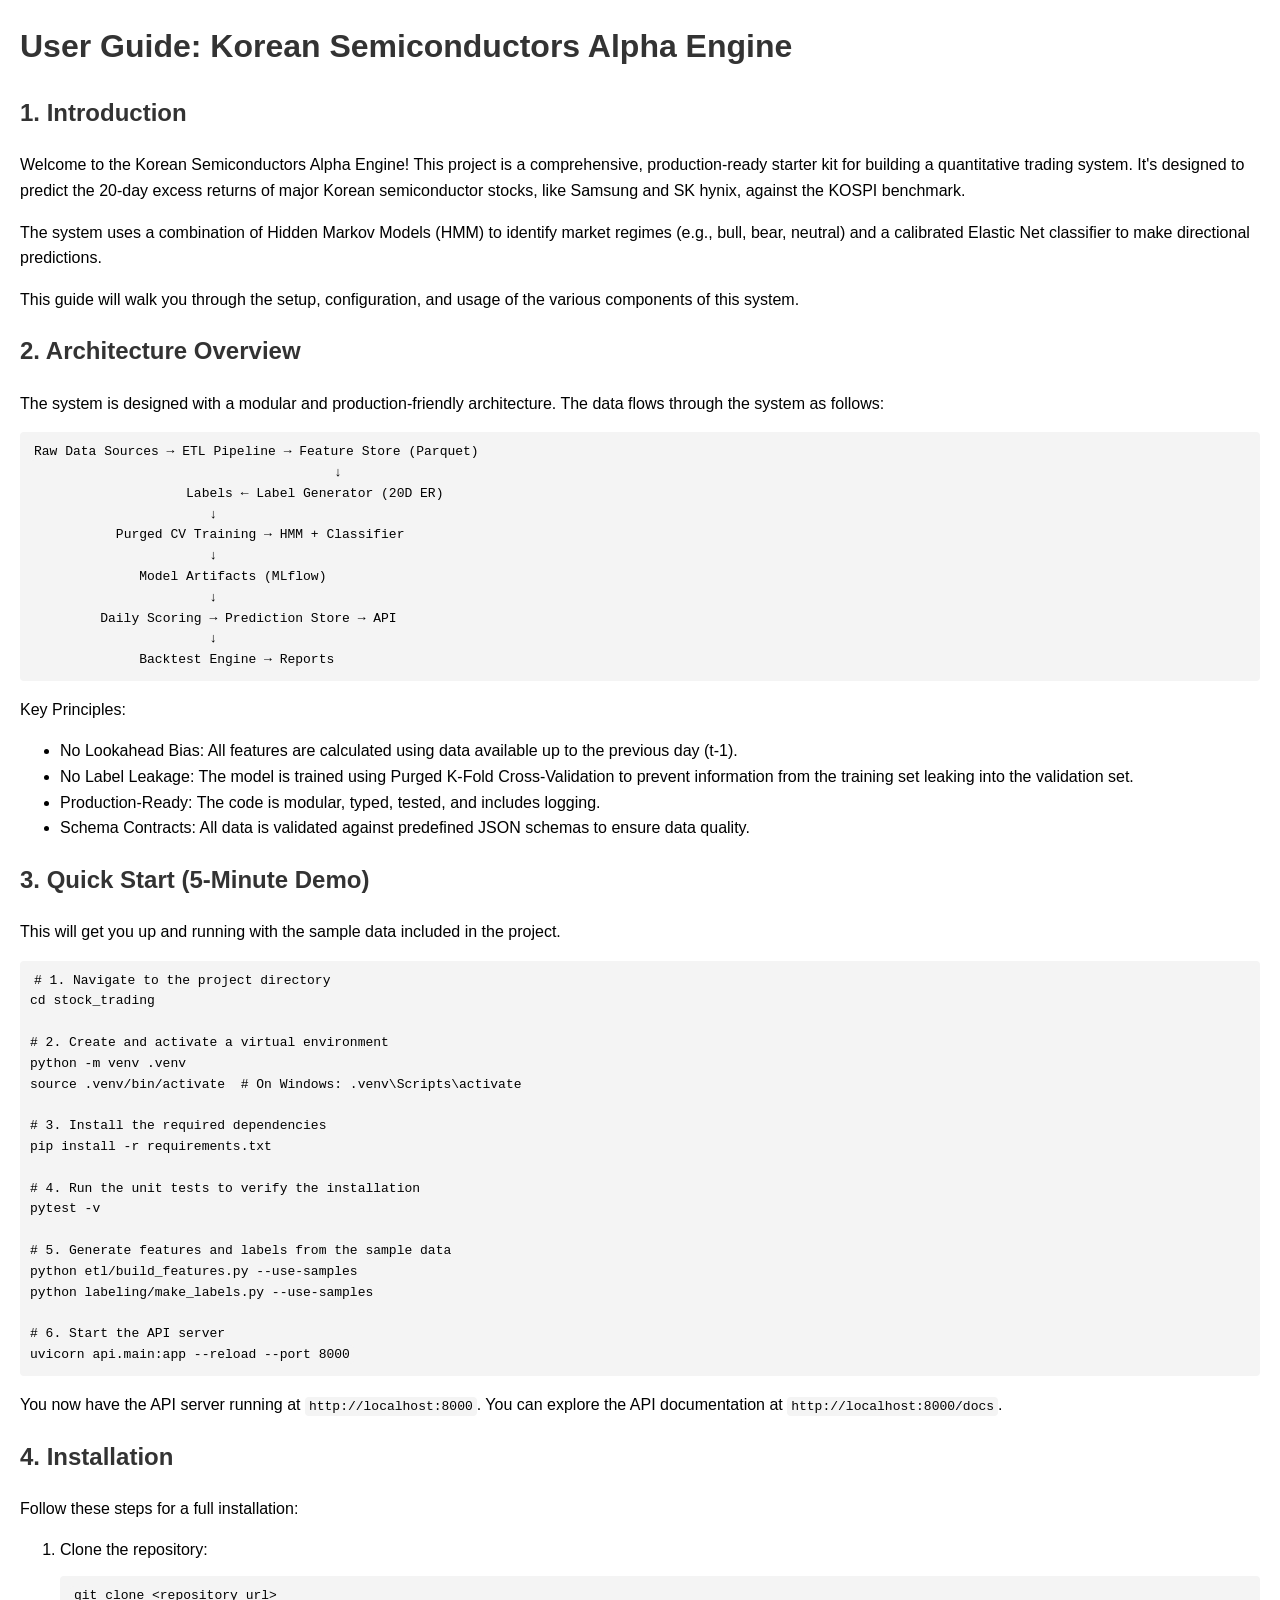
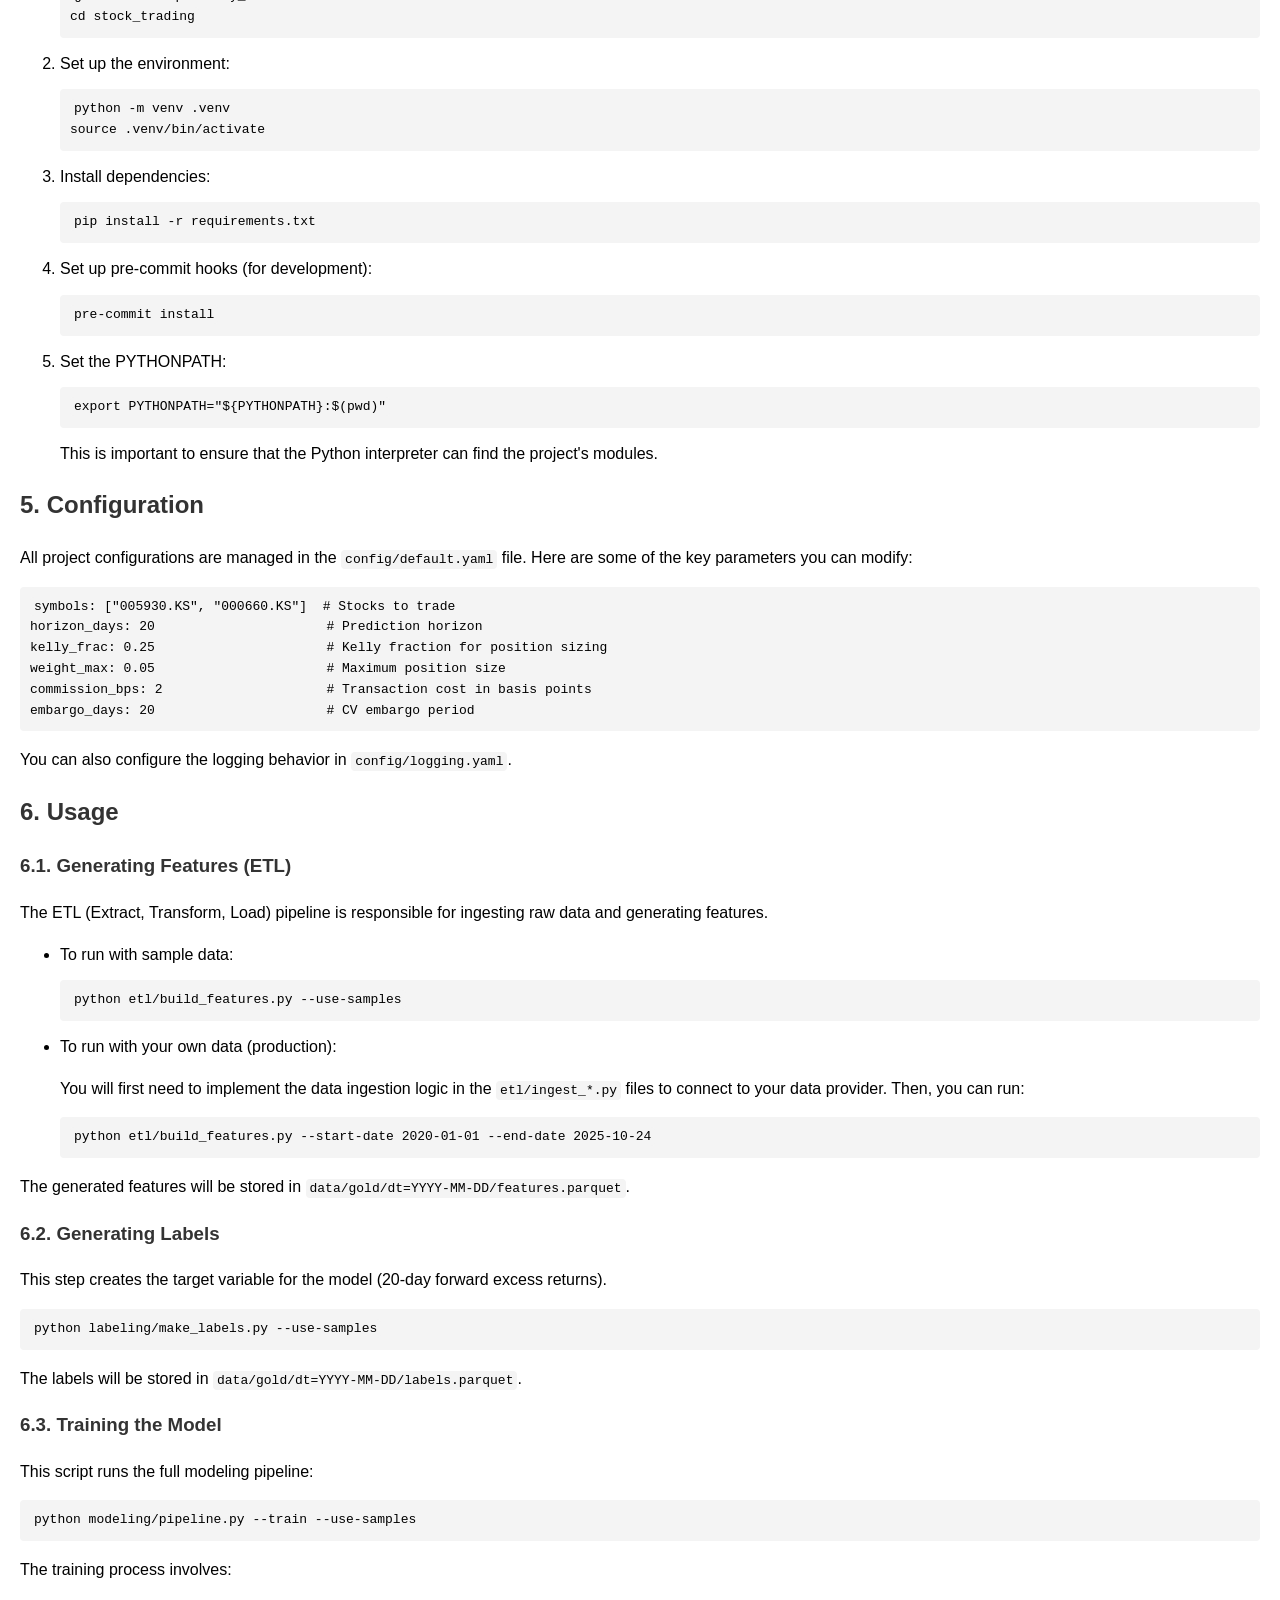
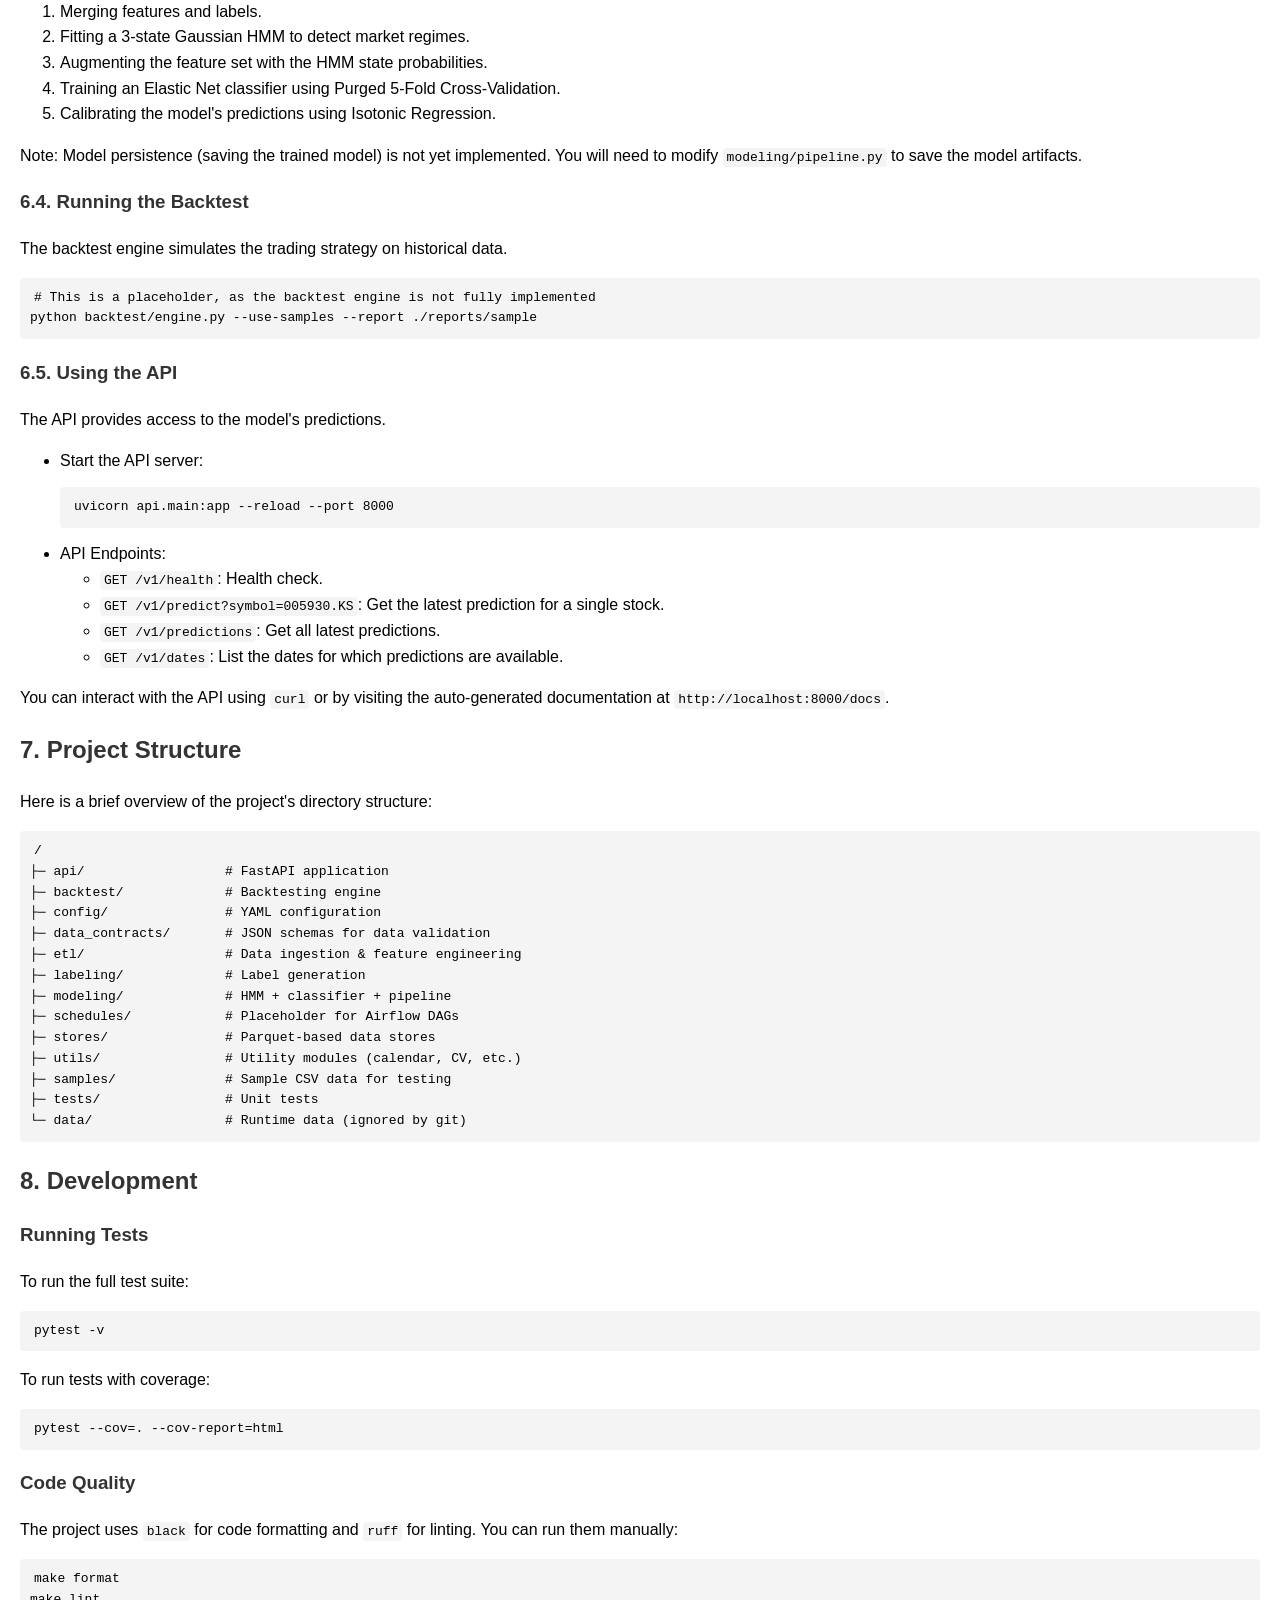
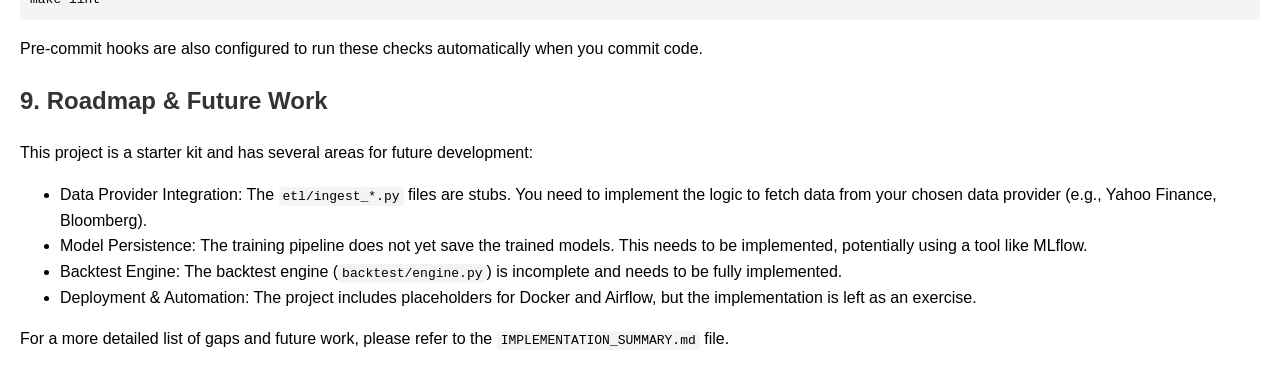
==== index.html @ 408a4be5 "Add project landing page (index.html) - Web-based documentation/landing page - 212 lines of HTML con" ====
<!DOCTYPE html>
<html lang="en">
<head>
    <meta charset="UTF-8">
    <meta name="viewport" content="width=device-width, initial-scale=1.0">
    <title>User Guide: Korean Semiconductors Alpha Engine</title>
    <style>
        body {
            font-family: sans-serif;
            line-height: 1.6;
            margin: 20px;
        }
        h1, h2, h3 {
            color: #333;
        }
        code {
            background-color: #f4f4f4;
            padding: 2px 4px;
            border-radius: 4px;
        }
        pre {
            background-color: #f4f4f4;
            padding: 10px;
            border-radius: 4px;
            white-space: pre-wrap;
        }
    </style>
</head>
<body>

    <h1>User Guide: Korean Semiconductors Alpha Engine</h1>

    <h2>1. Introduction</h2>
    <p>Welcome to the Korean Semiconductors Alpha Engine! This project is a comprehensive, production-ready starter kit for building a quantitative trading system. It's designed to predict the 20-day excess returns of major Korean semiconductor stocks, like Samsung and SK hynix, against the KOSPI benchmark.</p>
    <p>The system uses a combination of Hidden Markov Models (HMM) to identify market regimes (e.g., bull, bear, neutral) and a calibrated Elastic Net classifier to make directional predictions.</p>
    <p>This guide will walk you through the setup, configuration, and usage of the various components of this system.</p>

    <h2>2. Architecture Overview</h2>
    <p>The system is designed with a modular and production-friendly architecture. The data flows through the system as follows:</p>
    <pre><code>Raw Data Sources → ETL Pipeline → Feature Store (Parquet)
                                       ↓
                    Labels ← Label Generator (20D ER)
                       ↓
           Purged CV Training → HMM + Classifier
                       ↓
              Model Artifacts (MLflow)
                       ↓
         Daily Scoring → Prediction Store → API
                       ↓
              Backtest Engine → Reports</code></pre>
    <p>Key Principles:</p>
    <ul>
        <li>No Lookahead Bias: All features are calculated using data available up to the previous day (t-1).</li>
        <li>No Label Leakage: The model is trained using Purged K-Fold Cross-Validation to prevent information from the training set leaking into the validation set.</li>
        <li>Production-Ready: The code is modular, typed, tested, and includes logging.</li>
        <li>Schema Contracts: All data is validated against predefined JSON schemas to ensure data quality.</li>
    </ul>

    <h2>3. Quick Start (5-Minute Demo)</h2>
    <p>This will get you up and running with the sample data included in the project.</p>
    <pre><code># 1. Navigate to the project directory
cd stock_trading

# 2. Create and activate a virtual environment
python -m venv .venv
source .venv/bin/activate  # On Windows: .venv\Scripts\activate

# 3. Install the required dependencies
pip install -r requirements.txt

# 4. Run the unit tests to verify the installation
pytest -v

# 5. Generate features and labels from the sample data
python etl/build_features.py --use-samples
python labeling/make_labels.py --use-samples

# 6. Start the API server
uvicorn api.main:app --reload --port 8000</code></pre>
    <p>You now have the API server running at <code>http://localhost:8000</code>. You can explore the API documentation at <code>http://localhost:8000/docs</code>.</p>

    <h2>4. Installation</h2>
    <p>Follow these steps for a full installation:</p>
    <ol>
        <li>Clone the repository:
            <pre><code>git clone &lt;repository_url&gt;
cd stock_trading</code></pre>
        </li>
        <li>Set up the environment:
            <pre><code>python -m venv .venv
source .venv/bin/activate</code></pre>
        </li>
        <li>Install dependencies:
            <pre><code>pip install -r requirements.txt</code></pre>
        </li>
        <li>Set up pre-commit hooks (for development):
            <pre><code>pre-commit install</code></pre>
        </li>
        <li>Set the PYTHONPATH:
            <pre><code>export PYTHONPATH="${PYTHONPATH}:$(pwd)"</code></pre>
            This is important to ensure that the Python interpreter can find the project's modules.
        </li>
    </ol>

    <h2>5. Configuration</h2>
    <p>All project configurations are managed in the <code>config/default.yaml</code> file. Here are some of the key parameters you can modify:</p>
    <pre><code>symbols: ["005930.KS", "000660.KS"]  # Stocks to trade
horizon_days: 20                      # Prediction horizon
kelly_frac: 0.25                      # Kelly fraction for position sizing
weight_max: 0.05                      # Maximum position size
commission_bps: 2                     # Transaction cost in basis points
embargo_days: 20                      # CV embargo period</code></pre>
    <p>You can also configure the logging behavior in <code>config/logging.yaml</code>.</p>

    <h2>6. Usage</h2>

    <h3>6.1. Generating Features (ETL)</h3>
    <p>The ETL (Extract, Transform, Load) pipeline is responsible for ingesting raw data and generating features.</p>
    <ul>
        <li>To run with sample data:
            <pre><code>python etl/build_features.py --use-samples</code></pre>
        </li>
        <li>To run with your own data (production):
            <p>You will first need to implement the data ingestion logic in the <code>etl/ingest_*.py</code> files to connect to your data provider. Then, you can run:</p>
            <pre><code>python etl/build_features.py --start-date 2020-01-01 --end-date 2025-10-24</code></pre>
        </li>
    </ul>
    <p>The generated features will be stored in <code>data/gold/dt=YYYY-MM-DD/features.parquet</code>.</p>

    <h3>6.2. Generating Labels</h3>
    <p>This step creates the target variable for the model (20-day forward excess returns).</p>
    <pre><code>python labeling/make_labels.py --use-samples</code></pre>
    <p>The labels will be stored in <code>data/gold/dt=YYYY-MM-DD/labels.parquet</code>.</p>

    <h3>6.3. Training the Model</h3>
    <p>This script runs the full modeling pipeline:</p>
    <pre><code>python modeling/pipeline.py --train --use-samples</code></pre>
    <p>The training process involves:</p>
    <ol>
        <li>Merging features and labels.</li>
        <li>Fitting a 3-state Gaussian HMM to detect market regimes.</li>
        <li>Augmenting the feature set with the HMM state probabilities.</li>
        <li>Training an Elastic Net classifier using Purged 5-Fold Cross-Validation.</li>
        <li>Calibrating the model's predictions using Isotonic Regression.</li>
    </ol>
    <p>Note: Model persistence (saving the trained model) is not yet implemented. You will need to modify <code>modeling/pipeline.py</code> to save the model artifacts.</p>

    <h3>6.4. Running the Backtest</h3>
    <p>The backtest engine simulates the trading strategy on historical data.</p>
    <pre><code># This is a placeholder, as the backtest engine is not fully implemented
python backtest/engine.py --use-samples --report ./reports/sample</code></pre>

    <h3>6.5. Using the API</h3>
    <p>The API provides access to the model's predictions.</p>
    <ul>
        <li>Start the API server:
            <pre><code>uvicorn api.main:app --reload --port 8000</code></pre>
        </li>
        <li>API Endpoints:
            <ul>
                <li><code>GET /v1/health</code>: Health check.</li>
                <li><code>GET /v1/predict?symbol=005930.KS</code>: Get the latest prediction for a single stock.</li>
                <li><code>GET /v1/predictions</code>: Get all latest predictions.</li>
                <li><code>GET /v1/dates</code>: List the dates for which predictions are available.</li>
            </ul>
        </li>
    </ul>
    <p>You can interact with the API using <code>curl</code> or by visiting the auto-generated documentation at <code>http://localhost:8000/docs</code>.</p>

    <h2>7. Project Structure</h2>
    <p>Here is a brief overview of the project's directory structure:</p>
    <pre><code>/
├─ api/                  # FastAPI application
├─ backtest/             # Backtesting engine
├─ config/               # YAML configuration
├─ data_contracts/       # JSON schemas for data validation
├─ etl/                  # Data ingestion & feature engineering
├─ labeling/             # Label generation
├─ modeling/             # HMM + classifier + pipeline
├─ schedules/            # Placeholder for Airflow DAGs
├─ stores/               # Parquet-based data stores
├─ utils/                # Utility modules (calendar, CV, etc.)
├─ samples/              # Sample CSV data for testing
├─ tests/                # Unit tests
└─ data/                 # Runtime data (ignored by git)</code></pre>

    <h2>8. Development</h2>

    <h3>Running Tests</h3>
    <p>To run the full test suite:</p>
    <pre><code>pytest -v</code></pre>
    <p>To run tests with coverage:</p>
    <pre><code>pytest --cov=. --cov-report=html</code></pre>

    <h3>Code Quality</h3>
    <p>The project uses <code>black</code> for code formatting and <code>ruff</code> for linting. You can run them manually:</p>
    <pre><code>make format
make lint</code></pre>
    <p>Pre-commit hooks are also configured to run these checks automatically when you commit code.</p>

    <h2>9. Roadmap & Future Work</h2>
    <p>This project is a starter kit and has several areas for future development:</p>
    <ul>
        <li>Data Provider Integration: The <code>etl/ingest_*.py</code> files are stubs. You need to implement the logic to fetch data from your chosen data provider (e.g., Yahoo Finance, Bloomberg).</li>
        <li>Model Persistence: The training pipeline does not yet save the trained models. This needs to be implemented, potentially using a tool like MLflow.</li>
        <li>Backtest Engine: The backtest engine (<code>backtest/engine.py</code>) is incomplete and needs to be fully implemented.</li>
        <li>Deployment & Automation: The project includes placeholders for Docker and Airflow, but the implementation is left as an exercise.</li>
    </ul>
    <p>For a more detailed list of gaps and future work, please refer to the <code>IMPLEMENTATION_SUMMARY.md</code> file.</p>

</body>
</html>
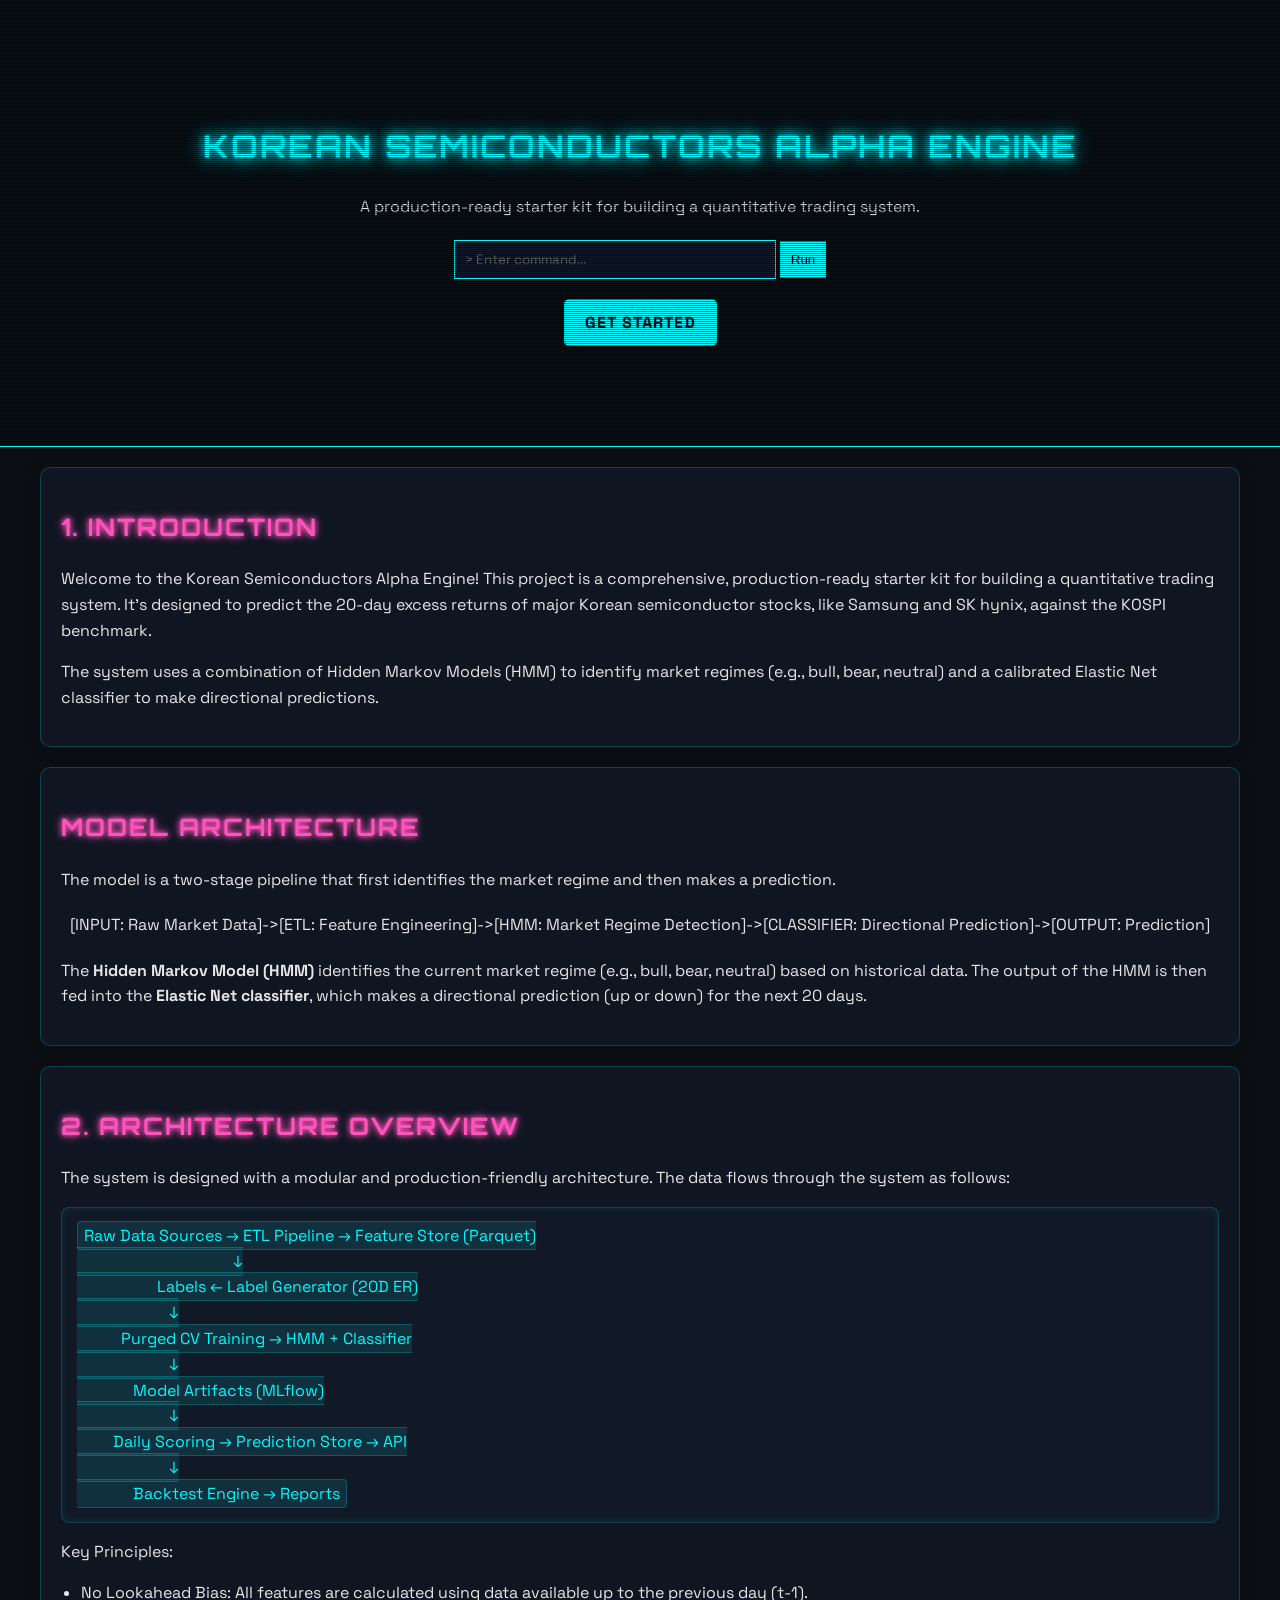
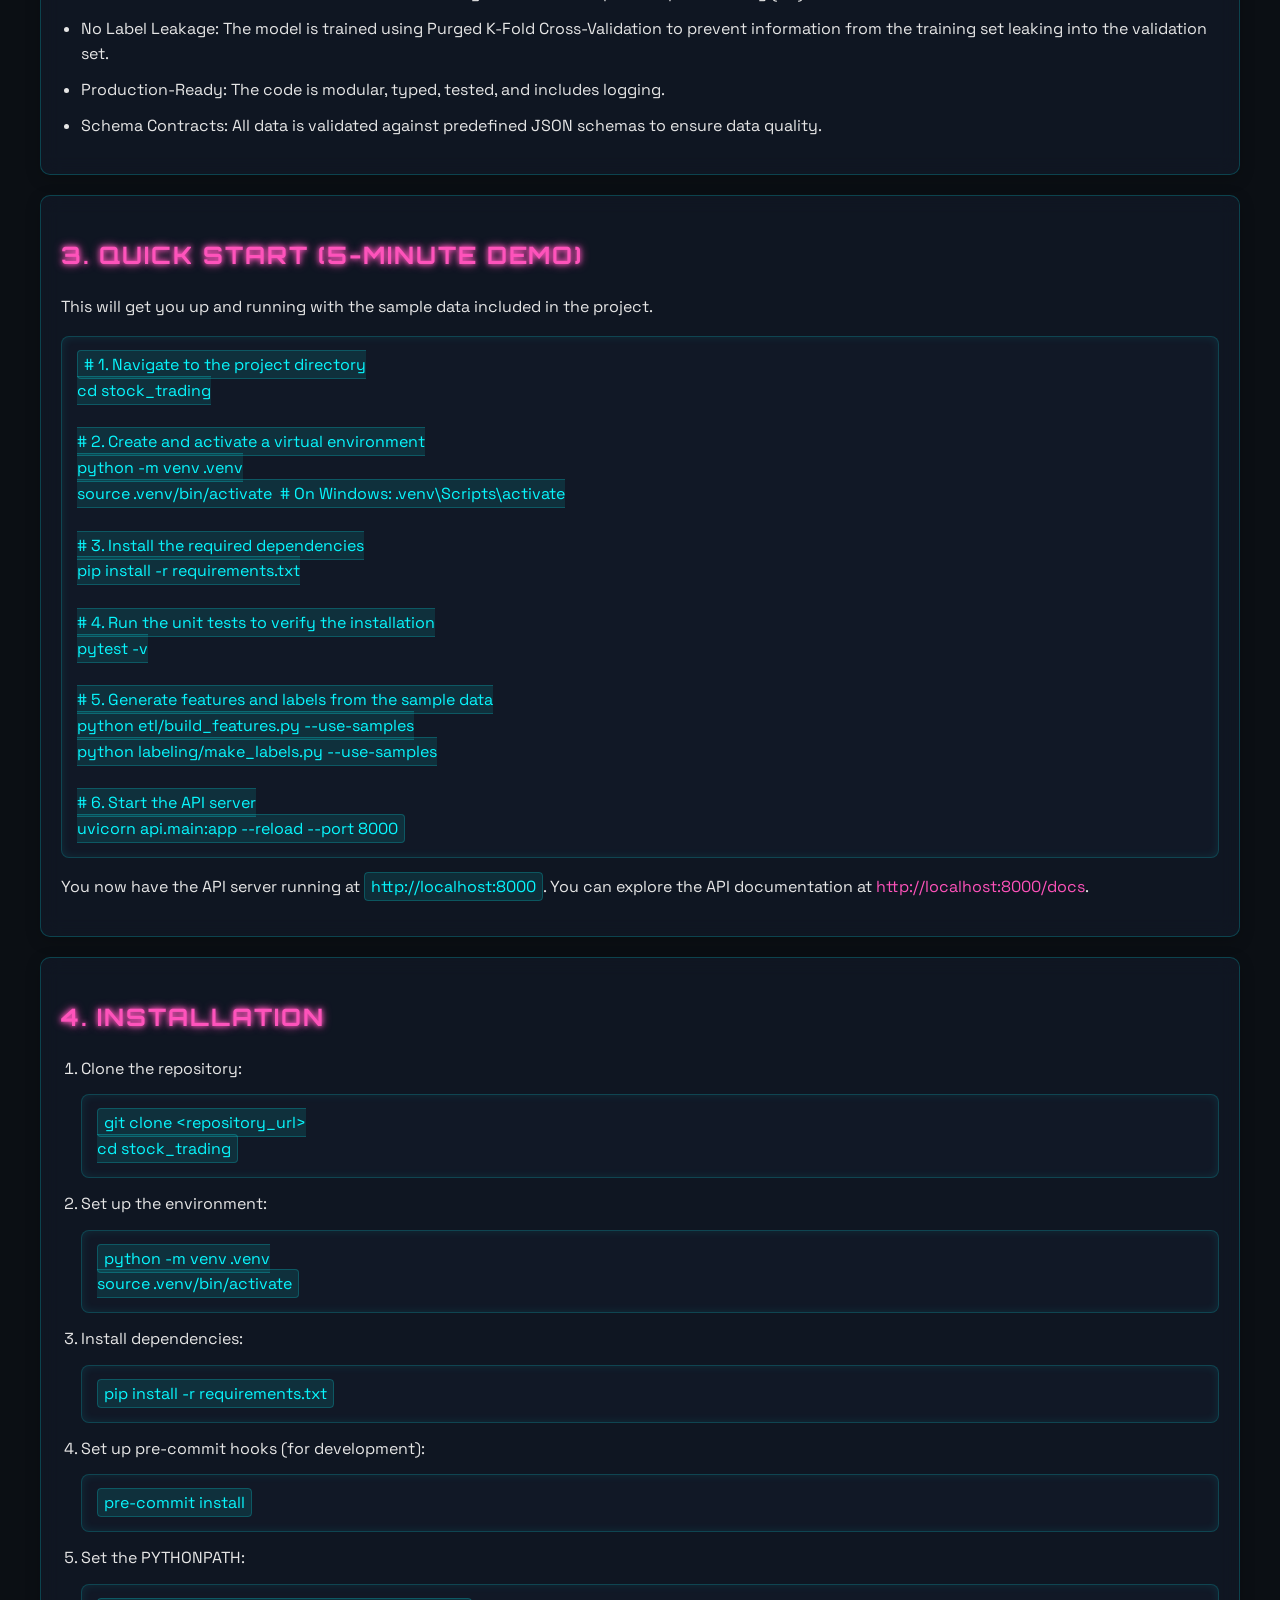
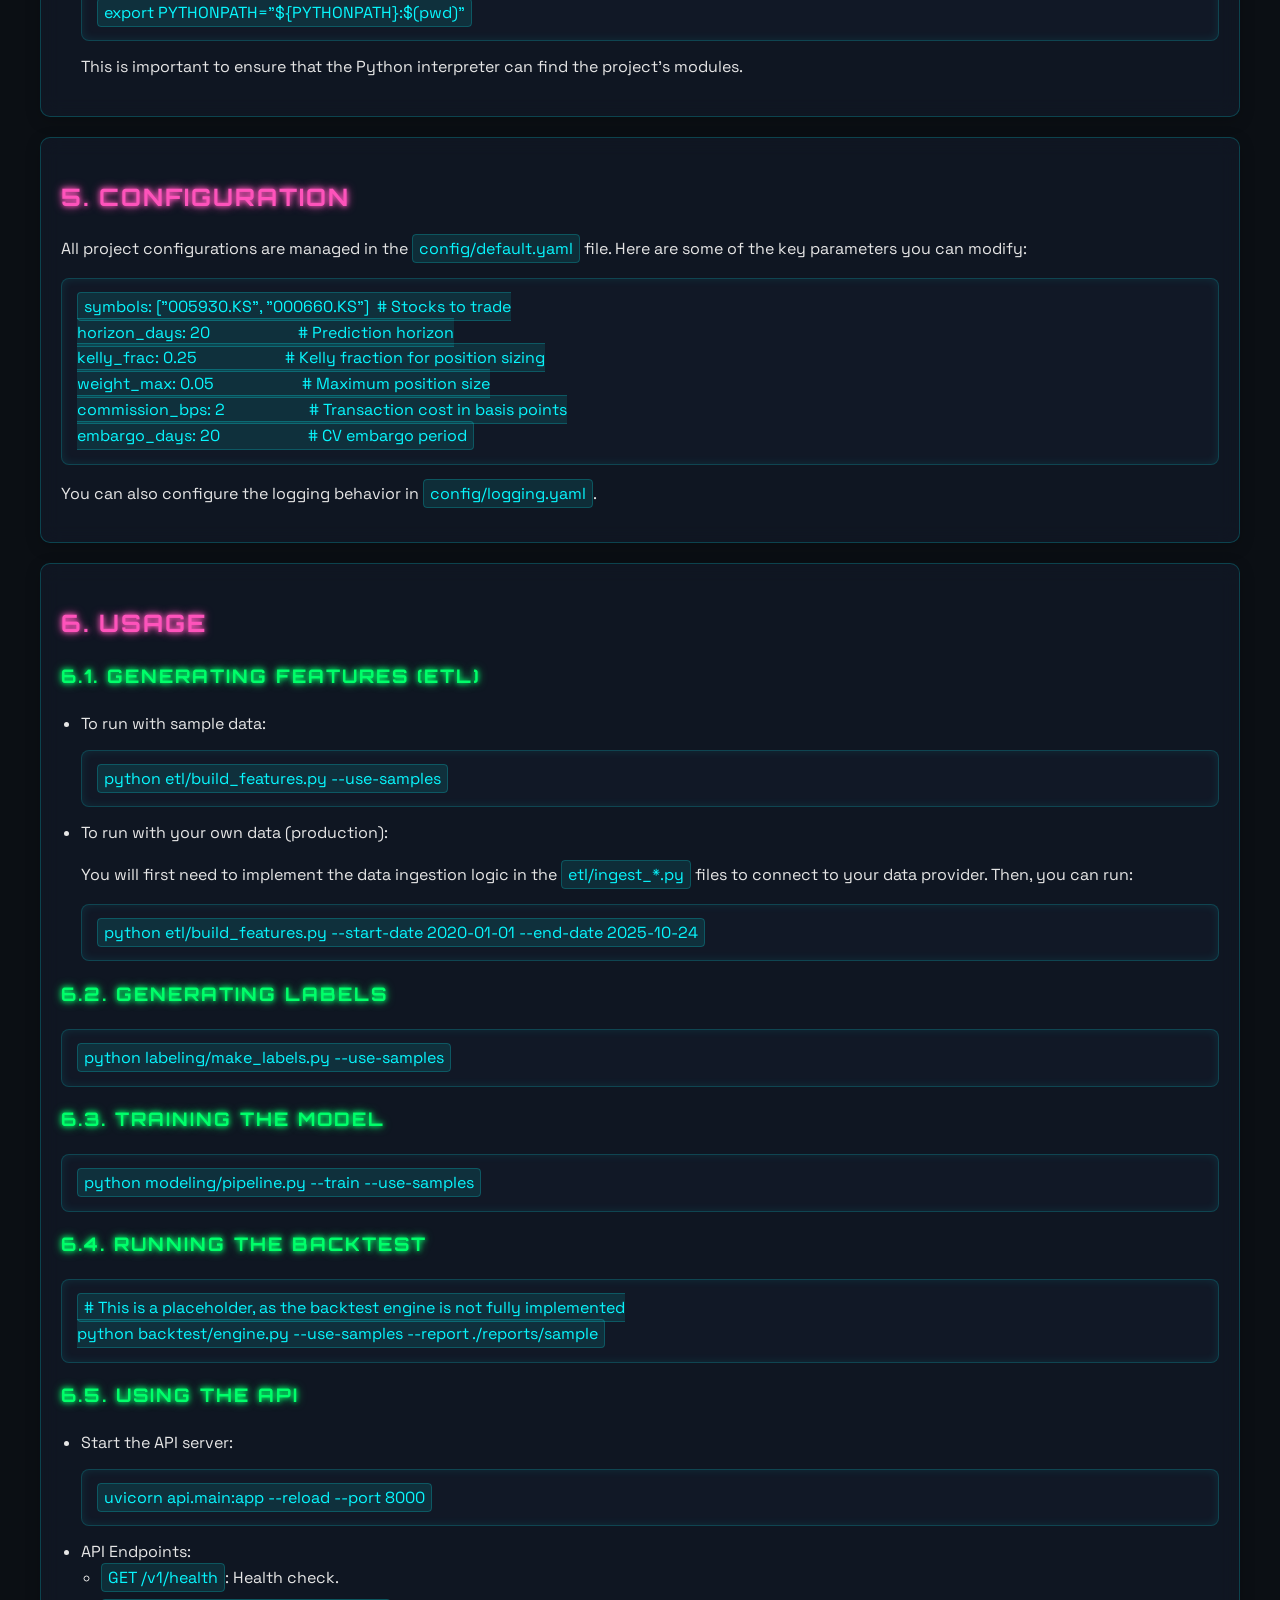
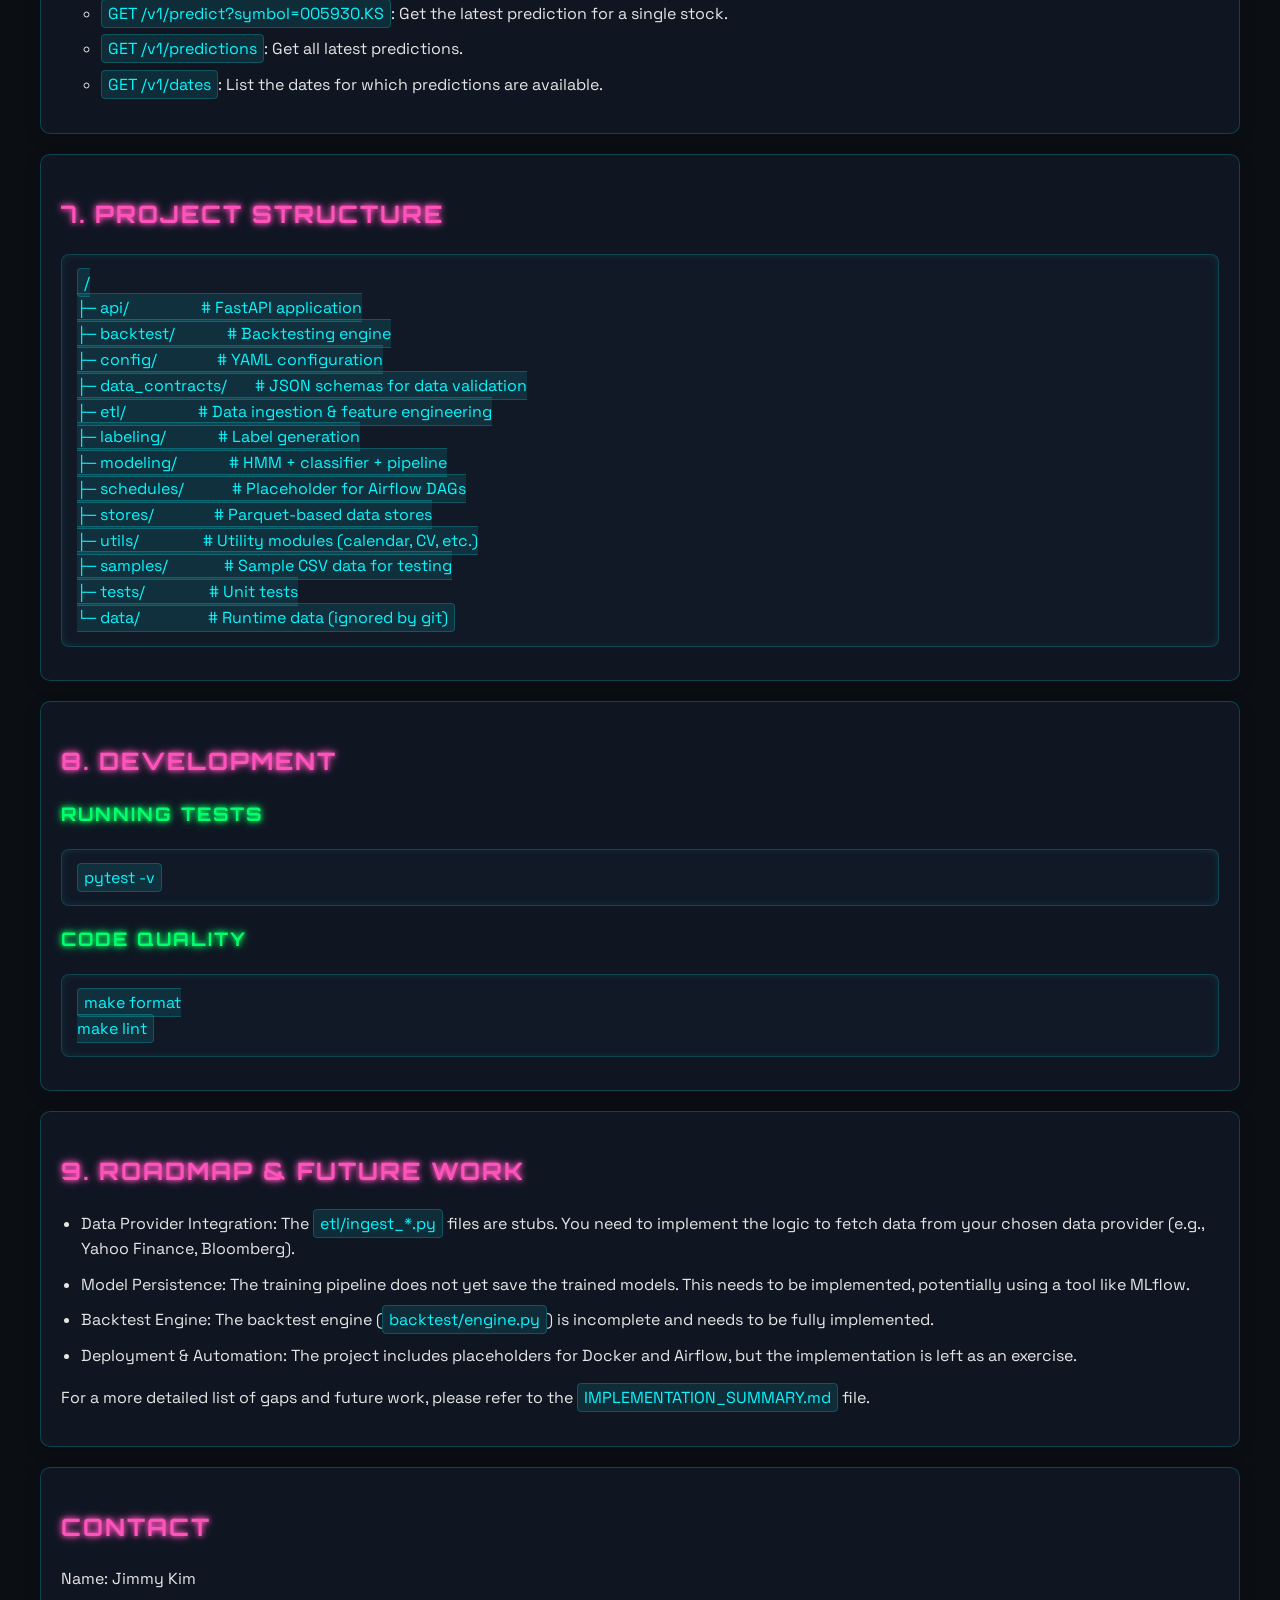
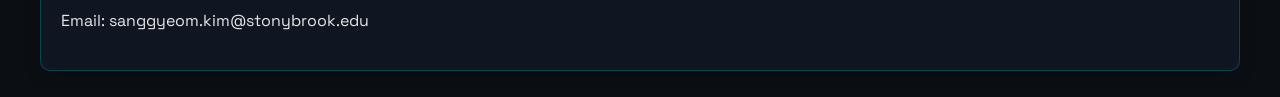
==== commit eddc2b6d: "design changed for index" ====
--- a/index.html
+++ b/index.html
@@ -4,40 +4,314 @@
     <meta charset="UTF-8">
     <meta name="viewport" content="width=device-width, initial-scale=1.0">
     <title>User Guide: Korean Semiconductors Alpha Engine</title>
+    <link rel="preconnect" href="https://fonts.googleapis.com">
+    <link rel="preconnect" href="https://fonts.gstatic.com" crossorigin>
+    <link href="https://fonts.googleapis.com/css2?family=Orbitron:wght@400;700&family=Space+Grotesk:wght@400;700&display=swap" rel="stylesheet">
     <style>
+        :root {
+            --base-color: #0B0F14;
+            --surface-color: #111826;
+            --accent-cyan: #08F7FE;
+            --accent-magenta: #FE53BB;
+            --accent-green: #00FF6A;
+            --text-color: #E6E6E6;
+        }
+
+        @keyframes glitch {
+            0% { transform: translate(0); }
+            20% { transform: translate(-3px, 3px); }
+            40% { transform: translate(-3px, -3px); }
+            60% { transform: translate(3px, 3px); }
+            80% { transform: translate(3px, -3px); }
+            100% { transform: translate(0); }
+        }
+
+        @keyframes scanline {
+            0% { background-position: 0 0; }
+            100% { background-position: 0 100%; }
+        }
+
+        @keyframes pulse {
+            0% { box-shadow: 0 0 20px rgba(8, 247, 254, 0.2); }
+            50% { box-shadow: 0 0 30px rgba(8, 247, 254, 0.5); }
+            100% { box-shadow: 0 0 20px rgba(8, 247, 254, 0.2); }
+        }
+
         body {
-            font-family: sans-serif;
+            background-color: var(--base-color);
+            color: var(--text-color);
+            font-family: 'Space Grotesk', sans-serif;
             line-height: 1.6;
-            margin: 20px;
-        }
-        h1, h2, h3 {
-            color: #333;
-        }
+            margin: 0;
+            padding: 0;
+            overflow-x: hidden;
+        }
+
+        .container {
+            max-width: 1200px;
+            margin: 0 auto;
+            padding: 20px;
+        }
+
+        .hero {
+            text-align: center;
+            padding: 100px 20px;
+            background: linear-gradient(rgba(11, 15, 20, 0.8), rgba(11, 15, 20, 0.8)), url('https://via.placeholder.com/1920x1080/0B0F14/000000?text=Rainy+Nocturnal+Megacity') no-repeat center center/cover;
+            border-bottom: 1px solid var(--accent-cyan);
+            position: relative;
+            overflow: hidden;
+        }
+
+        .hero::after {
+            content: '';
+            position: absolute;
+            top: 0;
+            left: 0;
+            width: 100%;
+            height: 100%;
+            background: repeating-linear-gradient(0deg, rgba(0, 0, 0, 0.5), rgba(0, 0, 0, 0.5) 1px, transparent 1px, transparent 2px);
+            animation: scanline 20s linear infinite;
+        }
+
+        h1 {
+            font-family: 'Orbitron', sans-serif;
+            color: var(--accent-cyan);
+            text-transform: uppercase;
+            letter-spacing: 2px;
+            text-shadow: 0 0 10px var(--accent-cyan), 0 0 20px var(--accent-cyan);
+            animation: glitch 1s cubic-bezier(0.25, 0.46, 0.45, 0.94) both infinite;
+        }
+
+        h2 {
+            font-family: 'Orbitron', sans-serif;
+            color: var(--accent-magenta);
+            text-transform: uppercase;
+            letter-spacing: 2px;
+            text-shadow: 0 0 5px var(--accent-magenta), 0 0 10px var(--accent-magenta);
+        }
+
+        h3 {
+            font-family: 'Orbitron', sans-serif;
+            color: var(--accent-green);
+            text-transform: uppercase;
+            letter-spacing: 2px;
+            text-shadow: 0 0 5px var(--accent-green), 0 0 10px var(--accent-green);
+        }
+
+        .card {
+            background: rgba(17, 24, 38, 0.8);
+            backdrop-filter: blur(10px);
+            border: 1px solid rgba(8, 247, 254, 0.2);
+            border-radius: 10px;
+            padding: 20px;
+            margin-bottom: 20px;
+            box-shadow: 0 4px 16px rgba(0, 0, 0, 0.2);
+            transition: transform 0.3s ease, box-shadow 0.3s ease;
+            animation: pulse 5s ease-in-out infinite;
+        }
+
+        .card:hover {
+            transform: translateY(-5px) scale(1.01);
+            box-shadow: 0 8px 32px rgba(8, 247, 254, 0.2);
+        }
+
         code {
-            background-color: #f4f4f4;
-            padding: 2px 4px;
+            font-family: 'Space Grotesk', monospace;
+            background-color: rgba(8, 247, 254, 0.1);
+            color: var(--accent-cyan);
+            padding: 3px 6px;
             border-radius: 4px;
-        }
+            border: 1px solid rgba(8, 247, 254, 0.2);
+        }
+
         pre {
-            background-color: #f4f4f4;
+            background-color: var(--surface-color);
+            border: 1px solid rgba(8, 247, 254, 0.2);
+            padding: 15px;
+            border-radius: 8px;
+            white-space: pre-wrap;
+            word-wrap: break-word;
+            box-shadow: inset 0 0 10px rgba(8, 247, 254, 0.1);
+        }
+
+        ul, ol {
+            padding-left: 20px;
+        }
+
+        li {
+            margin-bottom: 10px;
+        }
+
+        a {
+            color: var(--accent-magenta);
+            text-decoration: none;
+            transition: color 0.3s ease, text-shadow 0.3s ease;
+        }
+
+        a:hover {
+            color: var(--accent-green);
+            text-shadow: 0 0 10px var(--accent-green);
+        }
+
+        .cta-button {
+            display: inline-block;
+            background-color: var(--accent-cyan);
+            color: var(--base-color);
+            padding: 10px 20px;
+            border-radius: 5px;
+            text-transform: uppercase;
+            font-weight: bold;
+            letter-spacing: 1px;
+            border: 1px solid var(--accent-cyan);
+            transition: background-color 0.3s ease, color 0.3s ease, transform 0.3s ease;
+        }
+
+        .cta-button:hover {
+            background-color: transparent;
+            color: var(--accent-cyan);
+            transform: scale(1.05);
+            box-shadow: 0 0 15px var(--accent-cyan);
+        }
+
+        @keyframes flow {
+            0% { opacity: 0; transform: translateY(20px); }
+            100% { opacity: 1; transform: translateY(0); }
+        }
+
+        .model-diagram {
+            display: flex;
+            flex-wrap: wrap;
+            justify-content: center;
+            align-items: center;
+            margin: 20px 0;
+        }
+
+        .stage, .arrow {
+            opacity: 0;
+            animation: flow 0.5s ease-out forwards;
+        }
+
+        .s1 { animation-delay: 0.5s; }
+        .a1 { animation-delay: 1s; }
+        .s2 { animation-delay: 1.5s; }
+        .a2 { animation-delay: 2s; }
+        .s3 { animation-delay: 2.5s; }
+        .a3 { animation-delay: 3s; }
+        .s4 { animation-delay: 3.5s; }
+        .a4 { animation-delay: 4s; }
+        .s5 { animation-delay: 4.5s; }
+
+        .command-palette {
+            margin: 20px 0;
+        }
+
+        #command-input {
+            background-color: var(--surface-color);
+            color: var(--accent-cyan);
+            border: 1px solid var(--accent-cyan);
             padding: 10px;
-            border-radius: 4px;
-            white-space: pre-wrap;
+            width: 300px;
+            font-family: 'Space Grotesk', monospace;
+        }
+
+        #command-button {
+            background-color: var(--accent-cyan);
+            color: var(--base-color);
+            border: 1px solid var(--accent-cyan);
+            padding: 10px;
+            cursor: pointer;
+        }
+
+        .card.flipped .card-back {
+            transform: rotateY(0deg);
+        }
+
+        .card .card-front, .card .card-back {
+            position: absolute;
+            width: 100%;
+            height: 100%;
+            backface-visibility: hidden;
+            transition: transform 0.6s;
+        }
+
+        .card .card-back {
+            transform: rotateY(180deg);
+            display: flex;
+            justify-content: center;
+            align-items: center;
+            background-color: var(--surface-color);
+        }
+
+        .tooltip {
+            position: relative;
+            display: inline-block;
+            cursor: pointer;
+        }
+
+        .tooltip .tooltiptext {
+            visibility: hidden;
+            width: 200px;
+            background-color: var(--surface-color);
+            color: var(--text-color);
+            text-align: center;
+            border-radius: 6px;
+            padding: 5px;
+            position: absolute;
+            z-index: 1;
+            bottom: 125%;
+            left: 50%;
+            margin-left: -100px;
+            opacity: 0;
+            transition: opacity 0.3s;
+        }
+
+        .tooltip:hover .tooltiptext {
+            visibility: visible;
+            opacity: 1;
         }
     </style>
 </head>
 <body>
 
-    <h1>User Guide: Korean Semiconductors Alpha Engine</h1>
-
-    <h2>1. Introduction</h2>
-    <p>Welcome to the Korean Semiconductors Alpha Engine! This project is a comprehensive, production-ready starter kit for building a quantitative trading system. It's designed to predict the 20-day excess returns of major Korean semiconductor stocks, like Samsung and SK hynix, against the KOSPI benchmark.</p>
-    <p>The system uses a combination of Hidden Markov Models (HMM) to identify market regimes (e.g., bull, bear, neutral) and a calibrated Elastic Net classifier to make directional predictions.</p>
-    <p>This guide will walk you through the setup, configuration, and usage of the various components of this system.</p>
-
-    <h2>2. Architecture Overview</h2>
-    <p>The system is designed with a modular and production-friendly architecture. The data flows through the system as follows:</p>
-    <pre><code>Raw Data Sources → ETL Pipeline → Feature Store (Parquet)
+    <div class="hero">
+        <h1>Korean Semiconductors Alpha Engine</h1>
+        <p>A production-ready starter kit for building a quantitative trading system.</p>
+        <div class="command-palette">
+            <input type="text" id="command-input" placeholder="> Enter command...">
+            <button id="command-button">Run</button>
+        </div>
+        <p id="command-output"></p>
+        <a href="#quick-start" class="cta-button">Get Started</a>
+    </div>
+
+    <div class="container">
+        <div class="card">
+            <h2>1. Introduction</h2>
+            <p>Welcome to the Korean Semiconductors Alpha Engine! This project is a comprehensive, production-ready starter kit for building a quantitative trading system. It's designed to predict the 20-day excess returns of major Korean semiconductor stocks, like Samsung and SK hynix, against the KOSPI benchmark.</p>
+            <p>The system uses a combination of Hidden Markov Models (HMM) to identify market regimes (e.g., bull, bear, neutral) and a calibrated Elastic Net classifier to make directional predictions.</p>
+        </div>
+
+        <div class="card">
+            <h2>Model Architecture</h2>
+            <p>The model is a two-stage pipeline that first identifies the market regime and then makes a prediction.</p>
+            <div class="model-diagram">
+                <span class="stage s1">[INPUT: Raw Market Data]</span>
+                <span class="arrow a1">-></span>
+                <span class="stage s2">[ETL: Feature Engineering]</span>
+                <span class="arrow a2">-></span>
+                <span class="stage s3">[HMM: Market Regime Detection]</span>
+                <span class="arrow a3">-></span>
+                <span class="stage s4">[CLASSIFIER: Directional Prediction]</span>
+                <span class="arrow a4">-></span>
+                <span class="stage s5">[OUTPUT: Prediction]</span>
+            </div>
+            <p>The <strong>Hidden Markov Model (HMM)</strong> identifies the current market regime (e.g., bull, bear, neutral) based on historical data. The output of the HMM is then fed into the <strong>Elastic Net classifier</strong>, which makes a directional prediction (up or down) for the next 20 days.</p>
+        </div>
+
+        <div class="card">
+            <h2>2. Architecture Overview</h2>
+            <p>The system is designed with a modular and production-friendly architecture. The data flows through the system as follows:</p>
+            <pre><code>Raw Data Sources → ETL Pipeline → Feature Store (Parquet)
                                        ↓
                     Labels ← Label Generator (20D ER)
                        ↓
@@ -48,17 +322,19 @@
          Daily Scoring → Prediction Store → API
                        ↓
               Backtest Engine → Reports</code></pre>
-    <p>Key Principles:</p>
-    <ul>
-        <li>No Lookahead Bias: All features are calculated using data available up to the previous day (t-1).</li>
-        <li>No Label Leakage: The model is trained using Purged K-Fold Cross-Validation to prevent information from the training set leaking into the validation set.</li>
-        <li>Production-Ready: The code is modular, typed, tested, and includes logging.</li>
-        <li>Schema Contracts: All data is validated against predefined JSON schemas to ensure data quality.</li>
-    </ul>
-
-    <h2>3. Quick Start (5-Minute Demo)</h2>
-    <p>This will get you up and running with the sample data included in the project.</p>
-    <pre><code># 1. Navigate to the project directory
+            <p>Key Principles:</p>
+            <ul>
+                <li>No Lookahead Bias: All features are calculated using data available up to the previous day (t-1).</li>
+                <li>No Label Leakage: The model is trained using Purged K-Fold Cross-Validation to prevent information from the training set leaking into the validation set.</li>
+                <li>Production-Ready: The code is modular, typed, tested, and includes logging.</li>
+                <li>Schema Contracts: All data is validated against predefined JSON schemas to ensure data quality.</li>
+            </ul>
+        </div>
+
+        <div id="quick-start" class="card">
+            <h2>3. Quick Start (5-Minute Demo)</h2>
+            <p>This will get you up and running with the sample data included in the project.</p>
+            <pre><code># 1. Navigate to the project directory
 cd stock_trading
 
 # 2. Create and activate a virtual environment
@@ -77,99 +353,88 @@
 
 # 6. Start the API server
 uvicorn api.main:app --reload --port 8000</code></pre>
-    <p>You now have the API server running at <code>http://localhost:8000</code>. You can explore the API documentation at <code>http://localhost:8000/docs</code>.</p>
-
-    <h2>4. Installation</h2>
-    <p>Follow these steps for a full installation:</p>
-    <ol>
-        <li>Clone the repository:
-            <pre><code>git clone &lt;repository_url&gt;
+            <p>You now have the API server running at <code>http://localhost:8000</code>. You can explore the API documentation at <a href="http://localhost:8000/docs" target="_blank">http://localhost:8000/docs</a>.</p>
+        </div>
+
+        <div class="card">
+            <h2>4. Installation</h2>
+            <ol>
+                <li>Clone the repository:
+                    <pre><code>git clone &lt;repository_url&gt;
 cd stock_trading</code></pre>
-        </li>
-        <li>Set up the environment:
-            <pre><code>python -m venv .venv
+                </li>
+                <li>Set up the environment:
+                    <pre><code>python -m venv .venv
 source .venv/bin/activate</code></pre>
-        </li>
-        <li>Install dependencies:
-            <pre><code>pip install -r requirements.txt</code></pre>
-        </li>
-        <li>Set up pre-commit hooks (for development):
-            <pre><code>pre-commit install</code></pre>
-        </li>
-        <li>Set the PYTHONPATH:
-            <pre><code>export PYTHONPATH="${PYTHONPATH}:$(pwd)"</code></pre>
-            This is important to ensure that the Python interpreter can find the project's modules.
-        </li>
-    </ol>
-
-    <h2>5. Configuration</h2>
-    <p>All project configurations are managed in the <code>config/default.yaml</code> file. Here are some of the key parameters you can modify:</p>
-    <pre><code>symbols: ["005930.KS", "000660.KS"]  # Stocks to trade
+                </li>
+                <li>Install dependencies:
+                    <pre><code>pip install -r requirements.txt</code></pre>
+                </li>
+                <li>Set up pre-commit hooks (for development):
+                    <pre><code>pre-commit install</code></pre>
+                </li>
+                <li>Set the PYTHONPATH:
+                    <pre><code>export PYTHONPATH="${PYTHONPATH}:$(pwd)"</code></pre>
+                    This is important to ensure that the Python interpreter can find the project's modules.
+                </li>
+            </ol>
+        </div>
+
+        <div class="card">
+            <h2>5. Configuration</h2>
+            <p>All project configurations are managed in the <code>config/default.yaml</code> file. Here are some of the key parameters you can modify:</p>
+            <pre><code>symbols: ["005930.KS", "000660.KS"]  # Stocks to trade
 horizon_days: 20                      # Prediction horizon
 kelly_frac: 0.25                      # Kelly fraction for position sizing
 weight_max: 0.05                      # Maximum position size
 commission_bps: 2                     # Transaction cost in basis points
 embargo_days: 20                      # CV embargo period</code></pre>
-    <p>You can also configure the logging behavior in <code>config/logging.yaml</code>.</p>
-
-    <h2>6. Usage</h2>
-
-    <h3>6.1. Generating Features (ETL)</h3>
-    <p>The ETL (Extract, Transform, Load) pipeline is responsible for ingesting raw data and generating features.</p>
-    <ul>
-        <li>To run with sample data:
-            <pre><code>python etl/build_features.py --use-samples</code></pre>
-        </li>
-        <li>To run with your own data (production):
-            <p>You will first need to implement the data ingestion logic in the <code>etl/ingest_*.py</code> files to connect to your data provider. Then, you can run:</p>
-            <pre><code>python etl/build_features.py --start-date 2020-01-01 --end-date 2025-10-24</code></pre>
-        </li>
-    </ul>
-    <p>The generated features will be stored in <code>data/gold/dt=YYYY-MM-DD/features.parquet</code>.</p>
-
-    <h3>6.2. Generating Labels</h3>
-    <p>This step creates the target variable for the model (20-day forward excess returns).</p>
-    <pre><code>python labeling/make_labels.py --use-samples</code></pre>
-    <p>The labels will be stored in <code>data/gold/dt=YYYY-MM-DD/labels.parquet</code>.</p>
-
-    <h3>6.3. Training the Model</h3>
-    <p>This script runs the full modeling pipeline:</p>
-    <pre><code>python modeling/pipeline.py --train --use-samples</code></pre>
-    <p>The training process involves:</p>
-    <ol>
-        <li>Merging features and labels.</li>
-        <li>Fitting a 3-state Gaussian HMM to detect market regimes.</li>
-        <li>Augmenting the feature set with the HMM state probabilities.</li>
-        <li>Training an Elastic Net classifier using Purged 5-Fold Cross-Validation.</li>
-        <li>Calibrating the model's predictions using Isotonic Regression.</li>
-    </ol>
-    <p>Note: Model persistence (saving the trained model) is not yet implemented. You will need to modify <code>modeling/pipeline.py</code> to save the model artifacts.</p>
-
-    <h3>6.4. Running the Backtest</h3>
-    <p>The backtest engine simulates the trading strategy on historical data.</p>
-    <pre><code># This is a placeholder, as the backtest engine is not fully implemented
+            <p>You can also configure the logging behavior in <code>config/logging.yaml</code>.</p>
+        </div>
+
+        <div class="card">
+            <h2>6. Usage</h2>
+
+            <h3>6.1. Generating Features (ETL)</h3>
+            <ul>
+                <li>To run with sample data:
+                    <pre><code>python etl/build_features.py --use-samples</code></pre>
+                </li>
+                <li>To run with your own data (production):
+                    <p>You will first need to implement the data ingestion logic in the <code>etl/ingest_*.py</code> files to connect to your data provider. Then, you can run:</p>
+                    <pre><code>python etl/build_features.py --start-date 2020-01-01 --end-date 2025-10-24</code></pre>
+                </li>
+            </ul>
+
+            <h3>6.2. Generating Labels</h3>
+            <pre><code>python labeling/make_labels.py --use-samples</code></pre>
+
+            <h3>6.3. Training the Model</h3>
+            <pre><code>python modeling/pipeline.py --train --use-samples</code></pre>
+
+            <h3>6.4. Running the Backtest</h3>
+            <pre><code># This is a placeholder, as the backtest engine is not fully implemented
 python backtest/engine.py --use-samples --report ./reports/sample</code></pre>
 
-    <h3>6.5. Using the API</h3>
-    <p>The API provides access to the model's predictions.</p>
-    <ul>
-        <li>Start the API server:
-            <pre><code>uvicorn api.main:app --reload --port 8000</code></pre>
-        </li>
-        <li>API Endpoints:
+            <h3>6.5. Using the API</h3>
             <ul>
-                <li><code>GET /v1/health</code>: Health check.</li>
-                <li><code>GET /v1/predict?symbol=005930.KS</code>: Get the latest prediction for a single stock.</li>
-                <li><code>GET /v1/predictions</code>: Get all latest predictions.</li>
-                <li><code>GET /v1/dates</code>: List the dates for which predictions are available.</li>
+                <li>Start the API server:
+                    <pre><code>uvicorn api.main:app --reload --port 8000</code></pre>
+                </li>
+                <li>API Endpoints:
+                    <ul>
+                        <li><code>GET /v1/health</code>: Health check.</li>
+                        <li><code>GET /v1/predict?symbol=005930.KS</code>: Get the latest prediction for a single stock.</li>
+                        <li><code>GET /v1/predictions</code>: Get all latest predictions.</li>
+                        <li><code>GET /v1/dates</code>: List the dates for which predictions are available.</li>
+                    </ul>
+                </li>
             </ul>
-        </li>
-    </ul>
-    <p>You can interact with the API using <code>curl</code> or by visiting the auto-generated documentation at <code>http://localhost:8000/docs</code>.</p>
-
-    <h2>7. Project Structure</h2>
-    <p>Here is a brief overview of the project's directory structure:</p>
-    <pre><code>/
+        </div>
+
+        <div class="card">
+            <h2>7. Project Structure</h2>
+            <pre><code>/
 ├─ api/                  # FastAPI application
 ├─ backtest/             # Backtesting engine
 ├─ config/               # YAML configuration
@@ -183,30 +448,76 @@
 ├─ samples/              # Sample CSV data for testing
 ├─ tests/                # Unit tests
 └─ data/                 # Runtime data (ignored by git)</code></pre>
-
-    <h2>8. Development</h2>
-
-    <h3>Running Tests</h3>
-    <p>To run the full test suite:</p>
-    <pre><code>pytest -v</code></pre>
-    <p>To run tests with coverage:</p>
-    <pre><code>pytest --cov=. --cov-report=html</code></pre>
-
-    <h3>Code Quality</h3>
-    <p>The project uses <code>black</code> for code formatting and <code>ruff</code> for linting. You can run them manually:</p>
-    <pre><code>make format
+        </div>
+
+        <div class="card">
+            <h2>8. Development</h2>
+            <h3>Running Tests</h3>
+            <pre><code>pytest -v</code></pre>
+            <h3>Code Quality</h3>
+            <pre><code>make format
 make lint</code></pre>
-    <p>Pre-commit hooks are also configured to run these checks automatically when you commit code.</p>
-
-    <h2>9. Roadmap & Future Work</h2>
-    <p>This project is a starter kit and has several areas for future development:</p>
-    <ul>
-        <li>Data Provider Integration: The <code>etl/ingest_*.py</code> files are stubs. You need to implement the logic to fetch data from your chosen data provider (e.g., Yahoo Finance, Bloomberg).</li>
-        <li>Model Persistence: The training pipeline does not yet save the trained models. This needs to be implemented, potentially using a tool like MLflow.</li>
-        <li>Backtest Engine: The backtest engine (<code>backtest/engine.py</code>) is incomplete and needs to be fully implemented.</li>
-        <li>Deployment & Automation: The project includes placeholders for Docker and Airflow, but the implementation is left as an exercise.</li>
-    </ul>
-    <p>For a more detailed list of gaps and future work, please refer to the <code>IMPLEMENTATION_SUMMARY.md</code> file.</p>
+        </div>
+
+        <div class="card">
+            <h2>9. Roadmap & Future Work</h2>
+            <ul>
+                <li>Data Provider Integration: The <code>etl/ingest_*.py</code> files are stubs. You need to implement the logic to fetch data from your chosen data provider (e.g., Yahoo Finance, Bloomberg).</li>
+                <li>Model Persistence: The training pipeline does not yet save the trained models. This needs to be implemented, potentially using a tool like MLflow.</li>
+                <li>Backtest Engine: The backtest engine (<code>backtest/engine.py</code>) is incomplete and needs to be fully implemented.</li>
+                <li>Deployment & Automation: The project includes placeholders for Docker and Airflow, but the implementation is left as an exercise.</li>
+            </ul>
+            <p>For a more detailed list of gaps and future work, please refer to the <code>IMPLEMENTATION_SUMMARY.md</code> file.</p>
+        </div>
+        <div class="card">
+            <h2>Contact</h2>
+            <p>Name: Jimmy Kim</p>
+            <p>Email: sanggyeom.kim@stonybrook.edu</p>
+        </div>
+    </div>
+
+    <script>
+        // Command Palette functionality
+        const commandInput = document.getElementById('command-input');
+        const commandButton = document.getElementById('command-button');
+        const commandOutput = document.getElementById('command-output');
+
+        commandButton.addEventListener('click', () => {
+            const command = commandInput.value.toLowerCase();
+            let response = '';
+
+            switch (command) {
+                case 'help':
+                    response = 'Available commands: help, status, about';
+                    break;
+                case 'status':
+                    response = 'System status: Online. All modules operational.';
+                    break;
+                case 'about':
+                    response = 'Korean Semiconductors Alpha Engine v1.0. Designed by Jimmy Kim.';
+                    break;
+                default:
+                    response = `Command not recognized: ${command}. Type 'help' for options.`;
+            }
+            commandOutput.textContent = response;
+            commandInput.value = '';
+        });
+
+        // Smooth scroll for Get Started button
+        document.querySelector('.cta-button').addEventListener('click', function(e) {
+            e.preventDefault();
+            document.querySelector(this.getAttribute('href')).scrollIntoView({
+                behavior: 'smooth'
+            });
+        });
+
+        // Interactive Cards (flip effect)
+        document.querySelectorAll('.card').forEach(card => {
+            card.addEventListener('click', () => {
+                card.classList.toggle('flipped');
+            });
+        });
+    </script>
 
 </body>
-</html>
+</html>
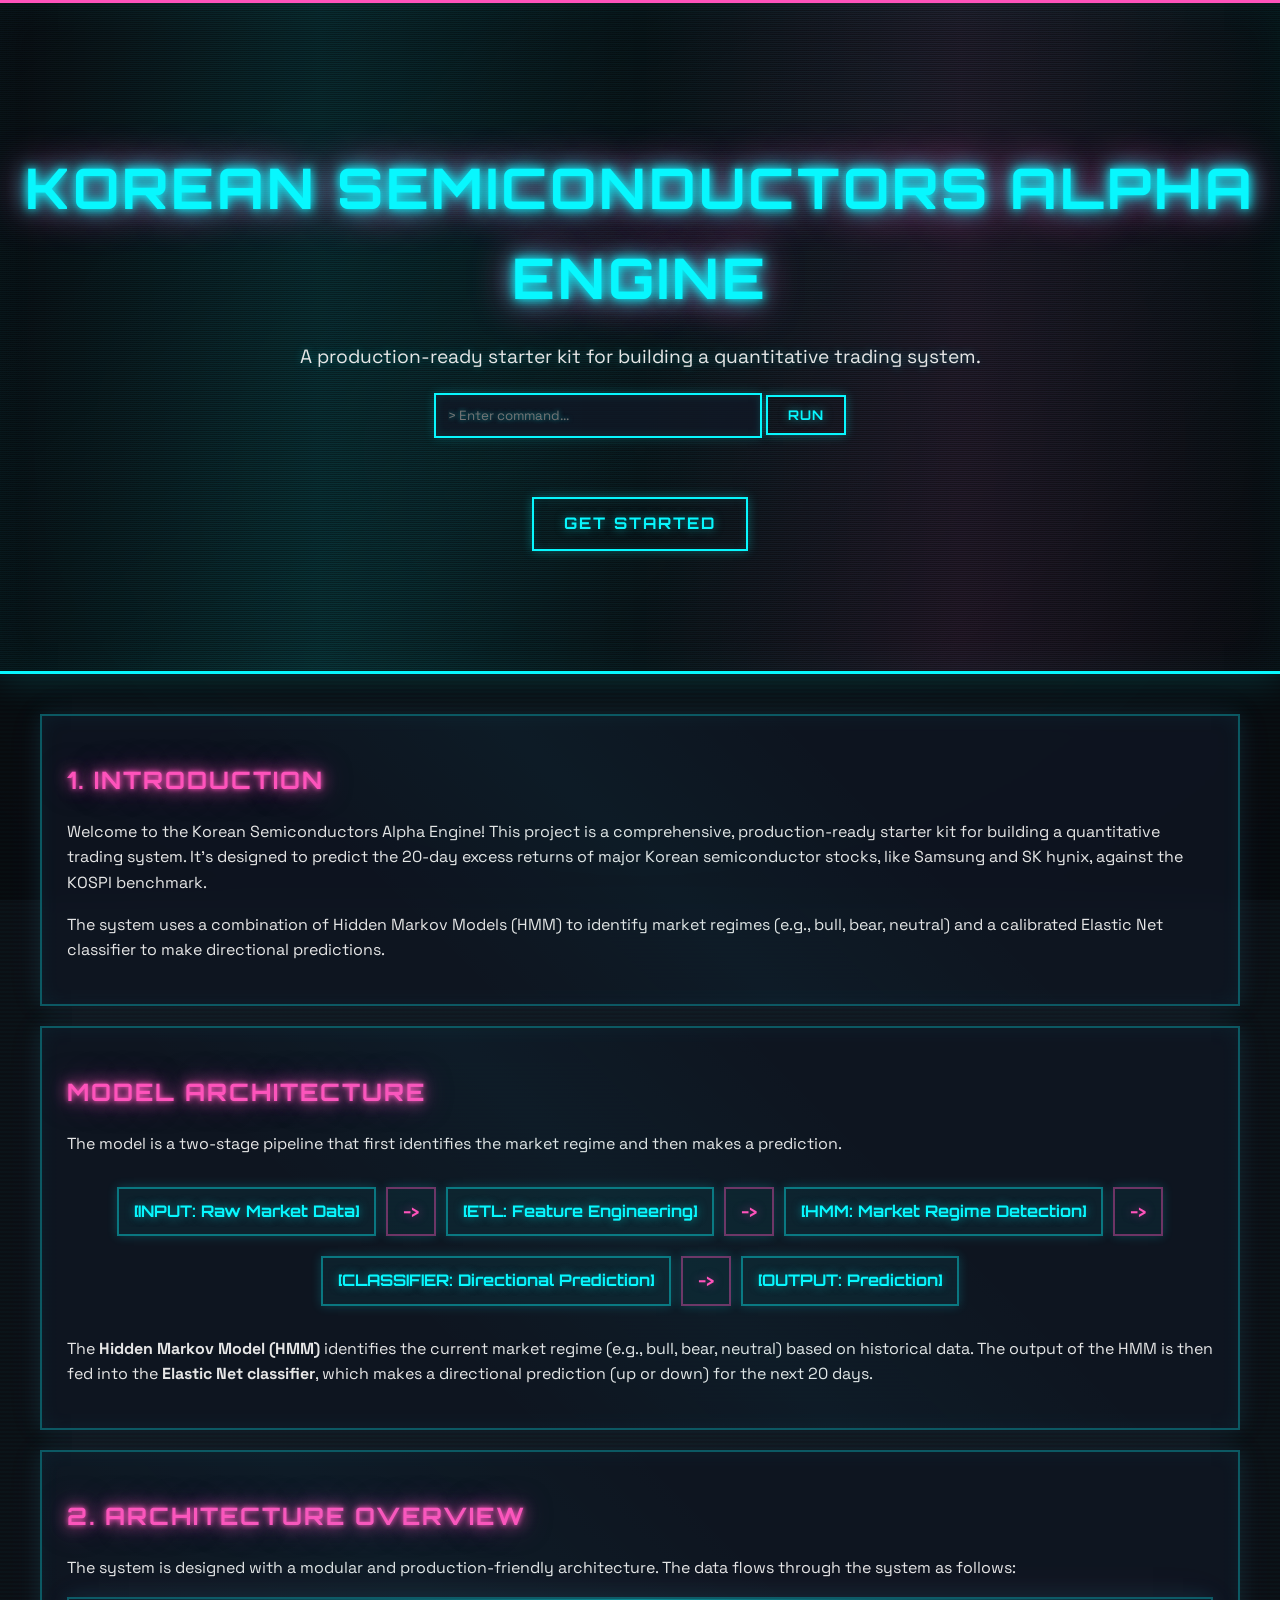
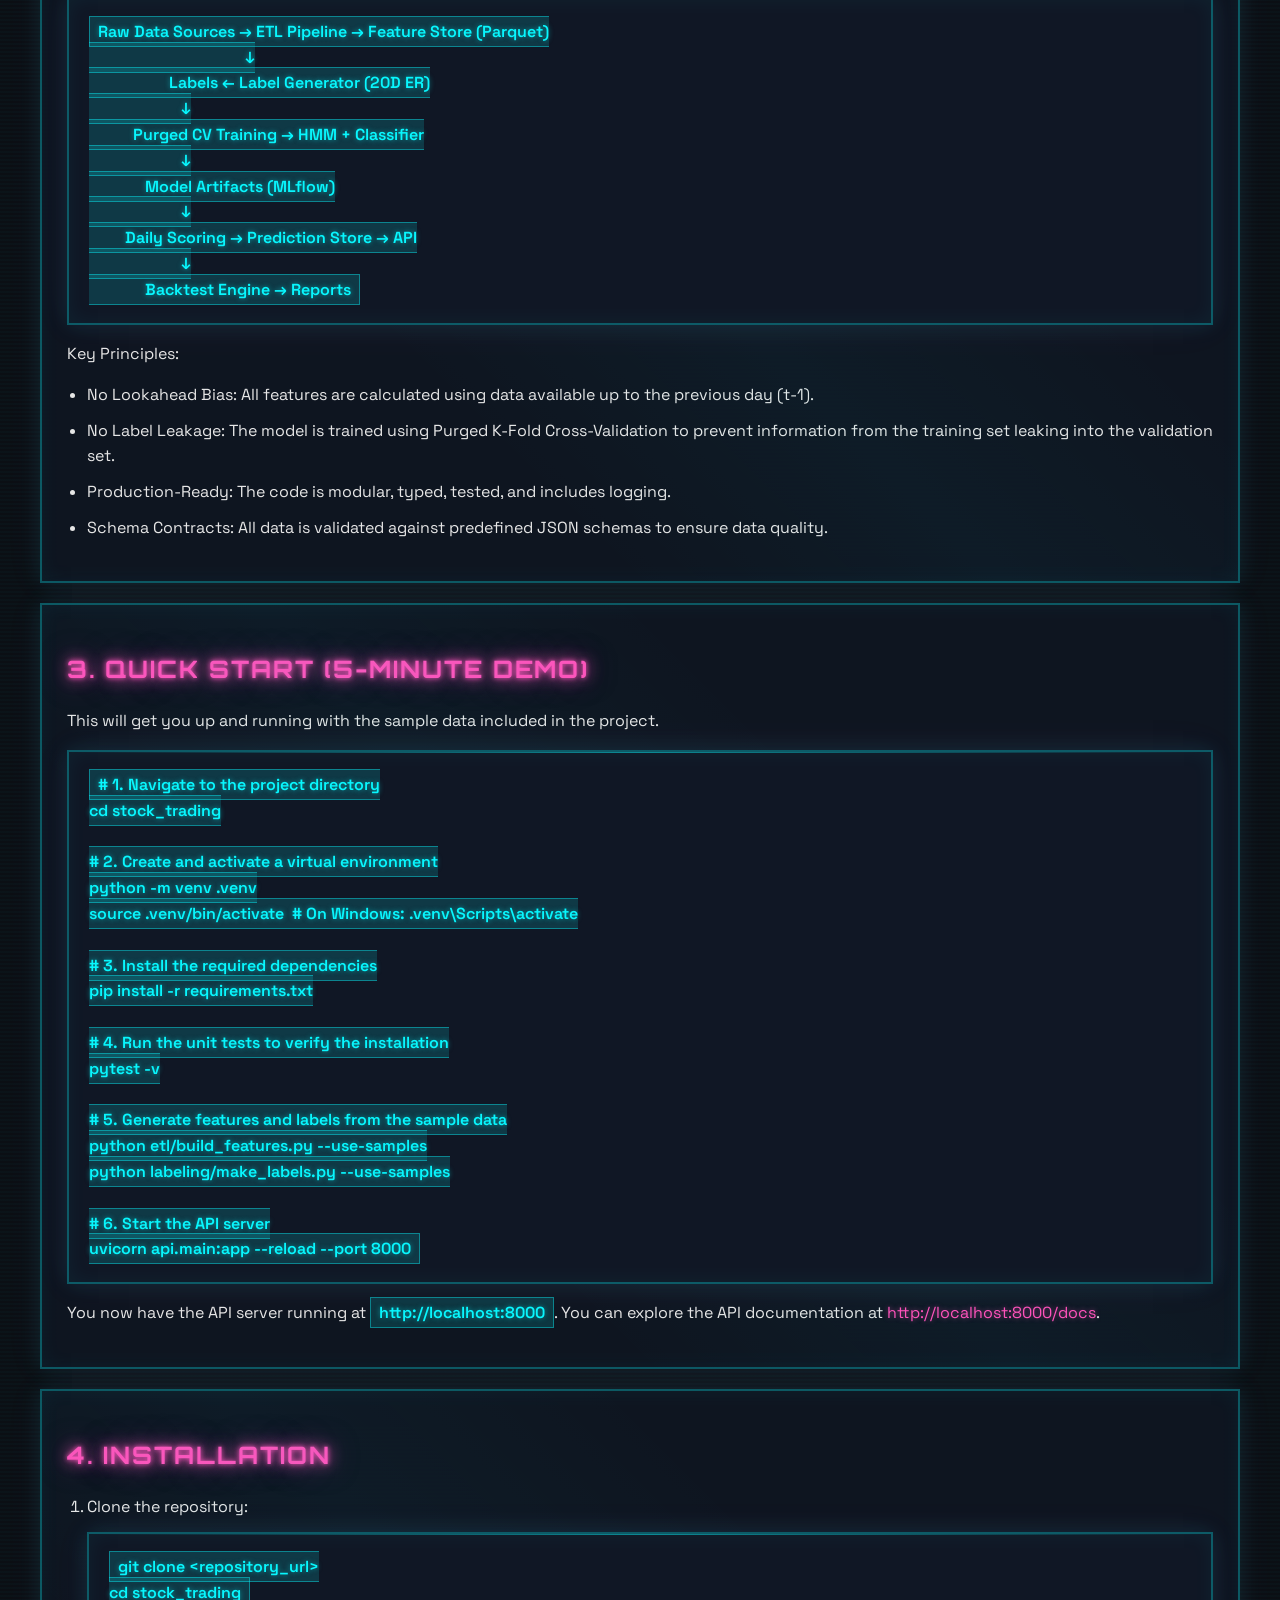
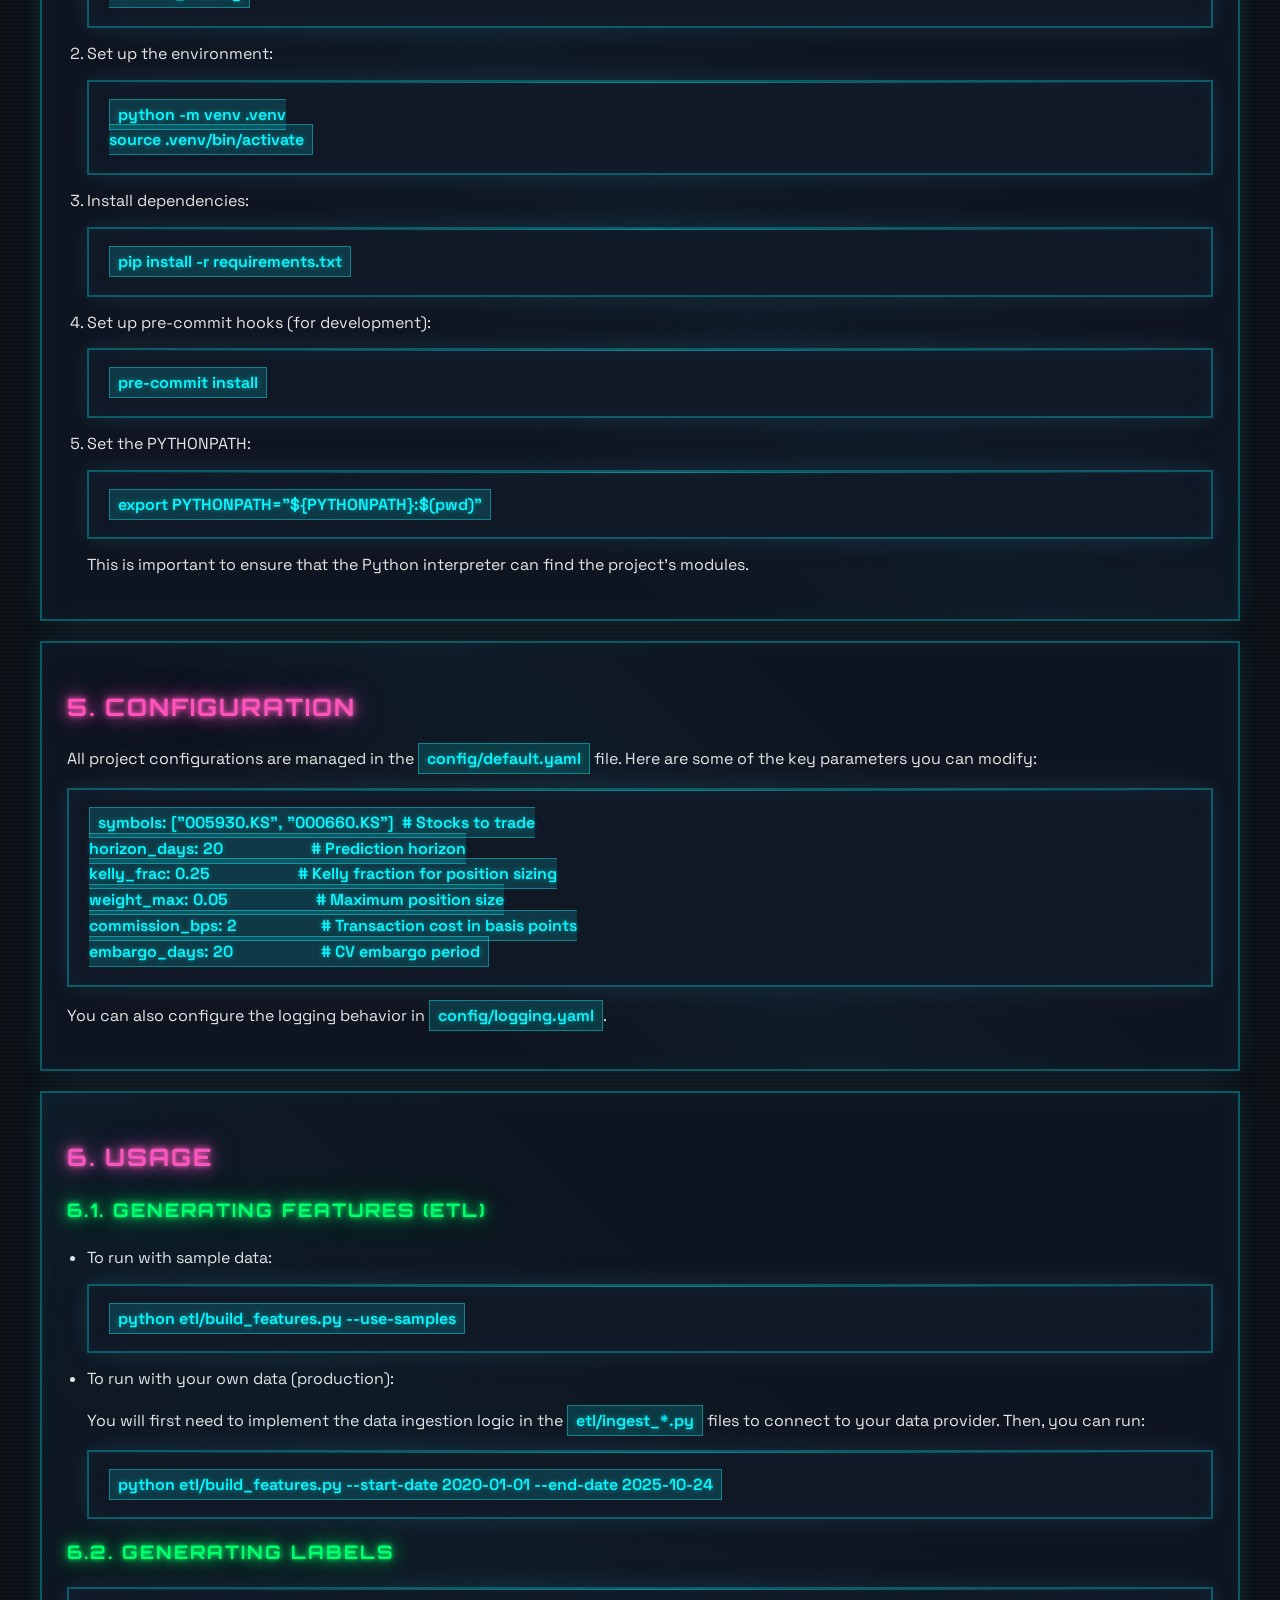
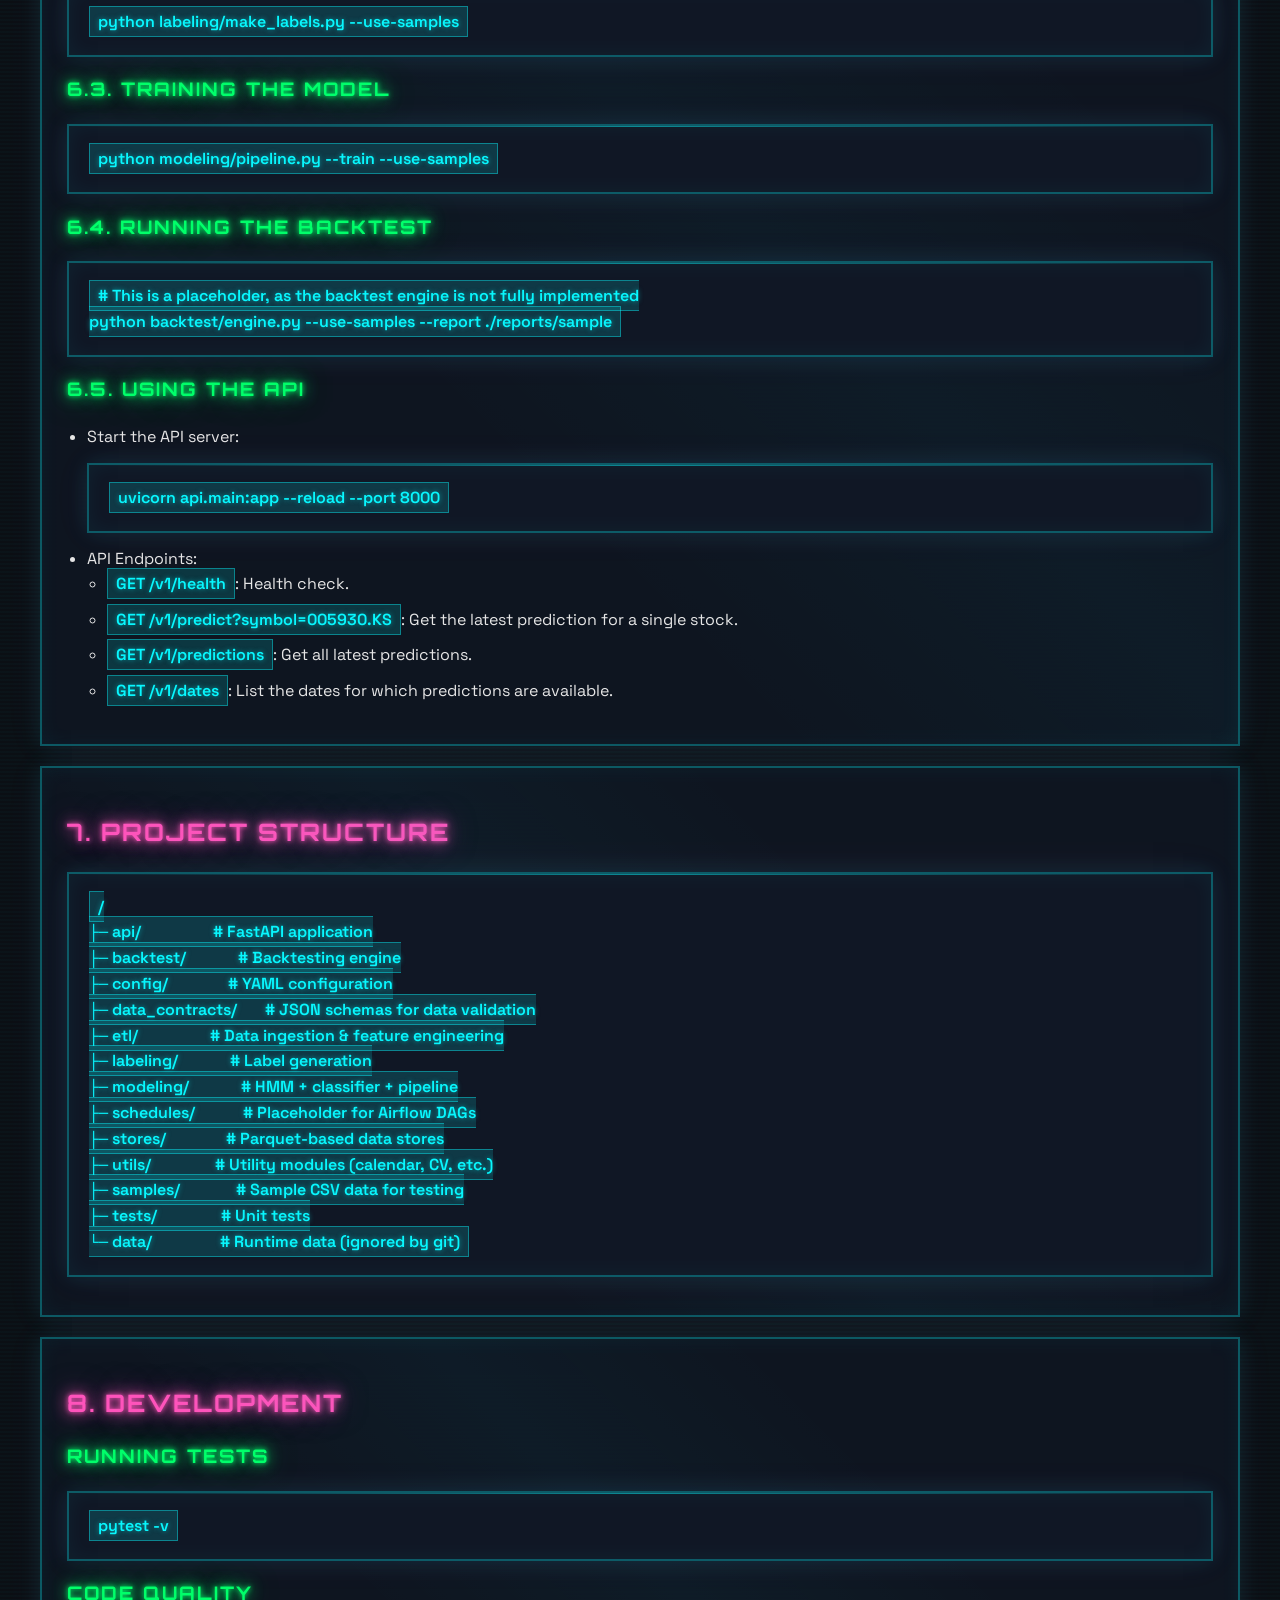
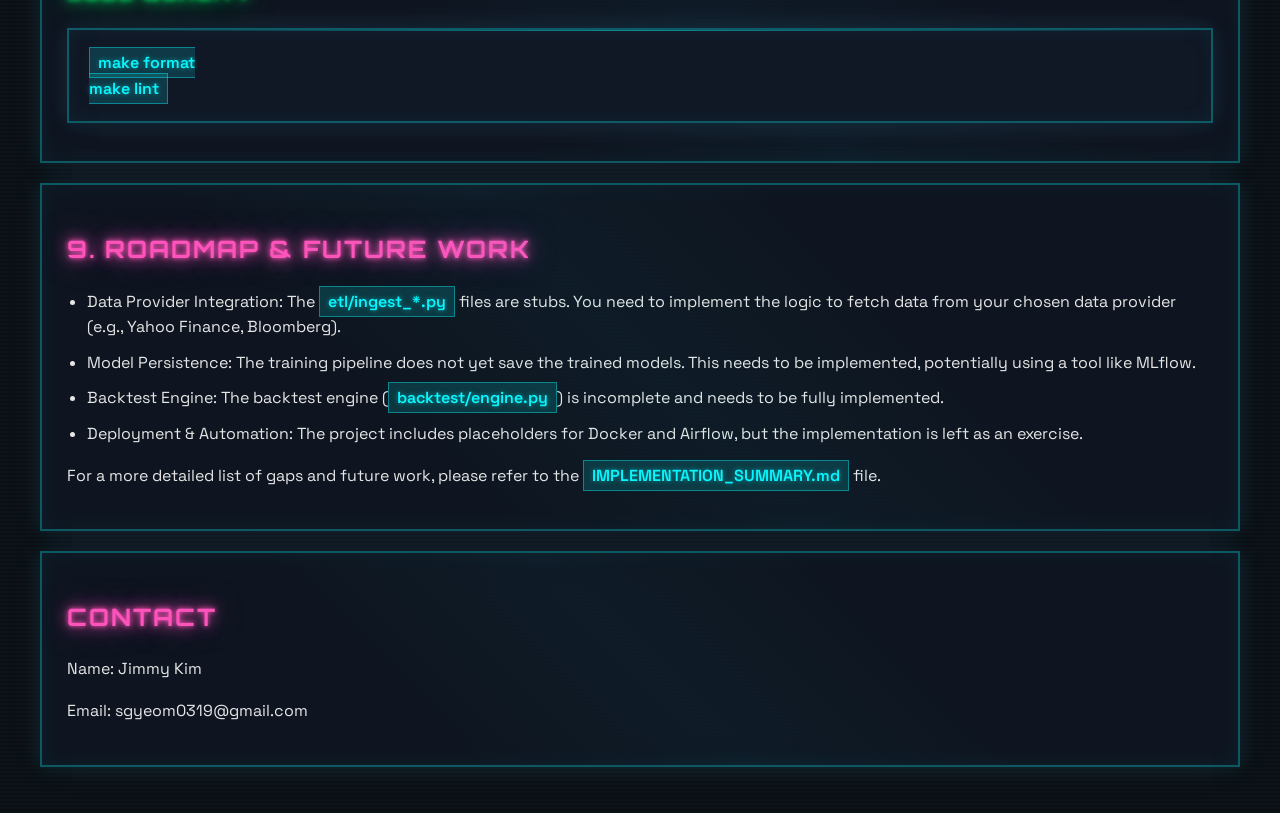
==== commit 859ab28d: "Enhance index.html with cyberpunk aesthetic - Add advanced animations: glitch effects, flicker, neon" ====
--- a/index.html
+++ b/index.html
@@ -19,16 +19,51 @@
 
         @keyframes glitch {
             0% { transform: translate(0); }
-            20% { transform: translate(-3px, 3px); }
-            40% { transform: translate(-3px, -3px); }
-            60% { transform: translate(3px, 3px); }
-            80% { transform: translate(3px, -3px); }
+            2% { transform: translate(-2px, 2px); }
+            4% { transform: translate(-2px, -2px); }
+            6% { transform: translate(2px, 2px); }
+            8% { transform: translate(2px, -2px); }
+            10% { transform: translate(0); }
+            12% { transform: translate(-3px, 3px); }
+            14% { transform: translate(-3px, -3px); }
+            16% { transform: translate(3px, 3px); }
+            18% { transform: translate(3px, -3px); }
             100% { transform: translate(0); }
+        }
+
+        @keyframes glitch-shadow {
+            0% { text-shadow: 0 0 10px var(--accent-cyan), 0 0 20px var(--accent-cyan); }
+            50% { text-shadow: -2px 0 #FE53BB, 2px 0 #08F7FE, 0 0 30px var(--accent-cyan); }
+            100% { text-shadow: 0 0 10px var(--accent-cyan), 0 0 20px var(--accent-cyan); }
         }
 
         @keyframes scanline {
             0% { background-position: 0 0; }
             100% { background-position: 0 100%; }
+        }
+
+        @keyframes flicker {
+            0%, 18%, 22%, 25%, 54%, 56%, 100% { opacity: 1; }
+            19%, 24%, 55% { opacity: 0.4; }
+        }
+
+        @keyframes neon-pulse {
+            0%, 100% {
+                box-shadow: 0 0 10px rgba(8, 247, 254, 0.5),
+                            0 0 20px rgba(8, 247, 254, 0.3),
+                            inset 0 0 10px rgba(8, 247, 254, 0.1);
+            }
+            50% {
+                box-shadow: 0 0 20px rgba(8, 247, 254, 0.8),
+                            0 0 40px rgba(8, 247, 254, 0.6),
+                            0 0 60px rgba(254, 83, 187, 0.4),
+                            inset 0 0 20px rgba(8, 247, 254, 0.2);
+            }
+        }
+
+        @keyframes neon-glow {
+            0%, 100% { text-shadow: 0 0 10px currentColor, 0 0 20px currentColor; }
+            50% { text-shadow: 0 0 20px currentColor, 0 0 40px currentColor, 0 0 60px currentColor; }
         }
 
         @keyframes pulse {
@@ -37,29 +72,79 @@
             100% { box-shadow: 0 0 20px rgba(8, 247, 254, 0.2); }
         }
 
+        @keyframes data-stream {
+            0% { transform: translateY(0); opacity: 0; }
+            10% { opacity: 1; }
+            90% { opacity: 1; }
+            100% { transform: translateY(20px); opacity: 0; }
+        }
+
         body {
             background-color: var(--base-color);
+            background-image:
+                repeating-linear-gradient(
+                    0deg,
+                    transparent,
+                    transparent 2px,
+                    rgba(8, 247, 254, 0.02) 2px,
+                    rgba(8, 247, 254, 0.02) 4px
+                );
             color: var(--text-color);
             font-family: 'Space Grotesk', sans-serif;
             line-height: 1.6;
             margin: 0;
             padding: 0;
             overflow-x: hidden;
+            position: relative;
+        }
+
+        body::before {
+            content: '';
+            position: fixed;
+            top: 0;
+            left: 0;
+            right: 0;
+            bottom: 0;
+            background: radial-gradient(ellipse at center, transparent 0%, rgba(0, 0, 0, 0.3) 100%);
+            pointer-events: none;
+            z-index: -1;
         }
 
         .container {
             max-width: 1200px;
             margin: 0 auto;
-            padding: 20px;
+            padding: 40px 20px;
+            position: relative;
+            z-index: 2;
+        }
+
+        .hero p {
+            font-size: 1.2em;
+            color: var(--text-color);
+            text-shadow: 0 0 10px rgba(8, 247, 254, 0.3);
+        }
+
+        #command-output {
+            color: var(--accent-green);
+            font-family: 'Space Grotesk', monospace;
+            margin-top: 15px;
+            min-height: 20px;
+            text-shadow: 0 0 10px rgba(0, 255, 106, 0.5);
+            animation: neon-glow 2s ease-in-out infinite;
         }
 
         .hero {
             text-align: center;
-            padding: 100px 20px;
-            background: linear-gradient(rgba(11, 15, 20, 0.8), rgba(11, 15, 20, 0.8)), url('https://via.placeholder.com/1920x1080/0B0F14/000000?text=Rainy+Nocturnal+Megacity') no-repeat center center/cover;
-            border-bottom: 1px solid var(--accent-cyan);
+            padding: 120px 20px;
+            background: linear-gradient(135deg, rgba(11, 15, 20, 0.95) 0%, rgba(8, 247, 254, 0.05) 50%, rgba(11, 15, 20, 0.95) 100%),
+                        url('https://via.placeholder.com/1920x1080/0B0F14/000000?text=Rainy+Nocturnal+Megacity') no-repeat center center/cover;
+            border-bottom: 3px solid var(--accent-cyan);
+            border-top: 3px solid var(--accent-magenta);
             position: relative;
             overflow: hidden;
+            box-shadow: 0 0 40px rgba(8, 247, 254, 0.2),
+                        inset 0 0 40px rgba(8, 247, 254, 0.05);
+            z-index: 1;
         }
 
         .hero::after {
@@ -69,17 +154,46 @@
             left: 0;
             width: 100%;
             height: 100%;
-            background: repeating-linear-gradient(0deg, rgba(0, 0, 0, 0.5), rgba(0, 0, 0, 0.5) 1px, transparent 1px, transparent 2px);
+            background: repeating-linear-gradient(0deg, rgba(0, 0, 0, 0.3), rgba(0, 0, 0, 0.3) 1px, transparent 1px, transparent 2px);
             animation: scanline 20s linear infinite;
+            pointer-events: none;
+        }
+
+        .hero::before {
+            content: '';
+            position: absolute;
+            top: 0;
+            left: 0;
+            right: 0;
+            bottom: 0;
+            background: linear-gradient(90deg,
+                transparent 0%,
+                rgba(8, 247, 254, 0.1) 25%,
+                transparent 50%,
+                rgba(254, 83, 187, 0.1) 75%,
+                transparent 100%);
+            animation: flicker 4s infinite;
+            pointer-events: none;
+        }
+
+        .hero > * {
+            position: relative;
+            z-index: 5;
         }
 
         h1 {
             font-family: 'Orbitron', sans-serif;
             color: var(--accent-cyan);
             text-transform: uppercase;
-            letter-spacing: 2px;
-            text-shadow: 0 0 10px var(--accent-cyan), 0 0 20px var(--accent-cyan);
-            animation: glitch 1s cubic-bezier(0.25, 0.46, 0.45, 0.94) both infinite;
+            letter-spacing: 3px;
+            text-shadow: 0 0 10px var(--accent-cyan), 0 0 20px var(--accent-cyan), 0 0 40px #FE53BB;
+            animation: glitch 1.5s cubic-bezier(0.25, 0.46, 0.45, 0.94) both infinite,
+                      glitch-shadow 2s ease-in-out infinite;
+            font-weight: 700;
+            font-size: 3.5em;
+            position: relative;
+            z-index: 10;
+            margin: 20px 0;
         }
 
         h2 {
@@ -87,7 +201,11 @@
             color: var(--accent-magenta);
             text-transform: uppercase;
             letter-spacing: 2px;
-            text-shadow: 0 0 5px var(--accent-magenta), 0 0 10px var(--accent-magenta);
+            text-shadow: 0 0 5px var(--accent-magenta),
+                        0 0 15px var(--accent-magenta),
+                        0 0 30px rgba(254, 83, 187, 0.5);
+            animation: neon-glow 2s ease-in-out infinite;
+            font-weight: 700;
         }
 
         h3 {
@@ -95,43 +213,83 @@
             color: var(--accent-green);
             text-transform: uppercase;
             letter-spacing: 2px;
-            text-shadow: 0 0 5px var(--accent-green), 0 0 10px var(--accent-green);
+            text-shadow: 0 0 5px var(--accent-green),
+                        0 0 15px var(--accent-green),
+                        0 0 30px rgba(0, 255, 106, 0.5);
+            animation: neon-glow 3s ease-in-out infinite;
+            font-weight: 700;
         }
 
         .card {
-            background: rgba(17, 24, 38, 0.8);
+            background: rgba(17, 24, 38, 0.7);
             backdrop-filter: blur(10px);
-            border: 1px solid rgba(8, 247, 254, 0.2);
-            border-radius: 10px;
-            padding: 20px;
+            border: 2px solid rgba(8, 247, 254, 0.3);
+            border-radius: 0;
+            padding: 25px;
             margin-bottom: 20px;
-            box-shadow: 0 4px 16px rgba(0, 0, 0, 0.2);
-            transition: transform 0.3s ease, box-shadow 0.3s ease;
-            animation: pulse 5s ease-in-out infinite;
+            box-shadow: 0 0 20px rgba(8, 247, 254, 0.1),
+                        inset 0 0 20px rgba(8, 247, 254, 0.05),
+                        0 0 40px rgba(254, 83, 187, 0.05);
+            transition: all 0.3s ease;
+            animation: neon-pulse 3s ease-in-out infinite;
+            position: relative;
+            overflow: hidden;
+        }
+
+        .card::before {
+            content: '';
+            position: absolute;
+            top: 0;
+            left: 0;
+            right: 0;
+            bottom: 0;
+            background: linear-gradient(45deg, transparent 30%, rgba(8, 247, 254, 0.03) 50%, transparent 70%);
+            animation: data-stream 4s linear infinite;
+            pointer-events: none;
         }
 
         .card:hover {
-            transform: translateY(-5px) scale(1.01);
-            box-shadow: 0 8px 32px rgba(8, 247, 254, 0.2);
+            transform: translateY(-8px) scale(1.02);
+            border-color: rgba(8, 247, 254, 0.6);
+            box-shadow: 0 0 30px rgba(8, 247, 254, 0.3),
+                        inset 0 0 30px rgba(8, 247, 254, 0.1),
+                        0 0 60px rgba(254, 83, 187, 0.2);
         }
 
         code {
             font-family: 'Space Grotesk', monospace;
-            background-color: rgba(8, 247, 254, 0.1);
+            background-color: rgba(8, 247, 254, 0.15);
             color: var(--accent-cyan);
-            padding: 3px 6px;
-            border-radius: 4px;
-            border: 1px solid rgba(8, 247, 254, 0.2);
+            padding: 4px 8px;
+            border-radius: 0;
+            border: 1px solid rgba(8, 247, 254, 0.4);
+            text-shadow: 0 0 5px rgba(8, 247, 254, 0.5);
+            font-weight: 600;
         }
 
         pre {
-            background-color: var(--surface-color);
-            border: 1px solid rgba(8, 247, 254, 0.2);
-            padding: 15px;
-            border-radius: 8px;
+            background-color: rgba(17, 24, 38, 0.9);
+            border: 2px solid rgba(8, 247, 254, 0.3);
+            padding: 20px;
+            border-radius: 0;
             white-space: pre-wrap;
             word-wrap: break-word;
-            box-shadow: inset 0 0 10px rgba(8, 247, 254, 0.1);
+            box-shadow: inset 0 0 20px rgba(8, 247, 254, 0.05),
+                        0 0 20px rgba(8, 247, 254, 0.1),
+                        0 0 40px rgba(254, 83, 187, 0.05);
+            position: relative;
+            overflow: hidden;
+        }
+
+        pre::before {
+            content: '';
+            position: absolute;
+            top: 0;
+            left: 0;
+            right: 0;
+            height: 1px;
+            background: linear-gradient(90deg, transparent, rgba(8, 247, 254, 0.5), transparent);
+            animation: flicker 3s infinite;
         }
 
         ul, ol {
@@ -145,32 +303,57 @@
         a {
             color: var(--accent-magenta);
             text-decoration: none;
-            transition: color 0.3s ease, text-shadow 0.3s ease;
+            transition: all 0.3s ease;
+            position: relative;
+            text-shadow: 0 0 5px rgba(254, 83, 187, 0.5);
+        }
+
+        a::after {
+            content: '';
+            position: absolute;
+            bottom: -2px;
+            left: 0;
+            width: 0;
+            height: 2px;
+            background: linear-gradient(90deg, transparent, var(--accent-magenta), transparent);
+            transition: width 0.3s ease;
         }
 
         a:hover {
             color: var(--accent-green);
-            text-shadow: 0 0 10px var(--accent-green);
+            text-shadow: 0 0 15px var(--accent-green),
+                        0 0 25px var(--accent-green);
+        }
+
+        a:hover::after {
+            width: 100%;
         }
 
         .cta-button {
             display: inline-block;
+            background-color: transparent;
+            color: var(--accent-cyan);
+            padding: 12px 30px;
+            border-radius: 0;
+            text-transform: uppercase;
+            font-weight: bold;
+            letter-spacing: 2px;
+            border: 2px solid var(--accent-cyan);
+            transition: all 0.3s ease;
+            box-shadow: 0 0 10px rgba(8, 247, 254, 0.3),
+                        inset 0 0 10px rgba(8, 247, 254, 0.1);
+            font-family: 'Orbitron', sans-serif;
+            text-shadow: 0 0 10px rgba(8, 247, 254, 0.5);
+        }
+
+        .cta-button:hover {
             background-color: var(--accent-cyan);
             color: var(--base-color);
-            padding: 10px 20px;
-            border-radius: 5px;
-            text-transform: uppercase;
-            font-weight: bold;
-            letter-spacing: 1px;
-            border: 1px solid var(--accent-cyan);
-            transition: background-color 0.3s ease, color 0.3s ease, transform 0.3s ease;
-        }
-
-        .cta-button:hover {
-            background-color: transparent;
-            color: var(--accent-cyan);
-            transform: scale(1.05);
-            box-shadow: 0 0 15px var(--accent-cyan);
+            transform: scale(1.1) translateY(-2px);
+            box-shadow: 0 0 25px var(--accent-cyan),
+                        0 0 50px rgba(254, 83, 187, 0.3),
+                        inset 0 0 15px rgba(8, 247, 254, 0.2);
+            letter-spacing: 3px;
         }
 
         @keyframes flow {
@@ -189,6 +372,22 @@
         .stage, .arrow {
             opacity: 0;
             animation: flow 0.5s ease-out forwards;
+            font-weight: bold;
+            font-family: 'Orbitron', sans-serif;
+            padding: 10px 15px;
+            border: 2px solid rgba(8, 247, 254, 0.4);
+            margin: 10px 5px;
+            border-radius: 0;
+            background: rgba(8, 247, 254, 0.05);
+            box-shadow: 0 0 10px rgba(8, 247, 254, 0.2);
+            color: var(--accent-cyan);
+            text-shadow: 0 0 10px rgba(8, 247, 254, 0.5);
+        }
+
+        .arrow {
+            color: var(--accent-magenta);
+            border-color: rgba(254, 83, 187, 0.4);
+            text-shadow: 0 0 10px rgba(254, 83, 187, 0.5);
         }
 
         .s1 { animation-delay: 0.5s; }
@@ -206,20 +405,46 @@
         }
 
         #command-input {
-            background-color: var(--surface-color);
+            background-color: rgba(17, 24, 38, 0.8);
             color: var(--accent-cyan);
-            border: 1px solid var(--accent-cyan);
-            padding: 10px;
+            border: 2px solid var(--accent-cyan);
+            padding: 12px;
             width: 300px;
             font-family: 'Space Grotesk', monospace;
+            text-shadow: 0 0 5px rgba(8, 247, 254, 0.5);
+            box-shadow: inset 0 0 10px rgba(8, 247, 254, 0.1),
+                        0 0 10px rgba(8, 247, 254, 0.2);
+            transition: all 0.3s ease;
+        }
+
+        #command-input:focus {
+            outline: none;
+            box-shadow: inset 0 0 20px rgba(8, 247, 254, 0.2),
+                        0 0 20px rgba(8, 247, 254, 0.4),
+                        0 0 40px rgba(254, 83, 187, 0.2);
+            border-color: var(--accent-magenta);
         }
 
         #command-button {
+            background-color: transparent;
+            color: var(--accent-cyan);
+            border: 2px solid var(--accent-cyan);
+            padding: 10px 20px;
+            cursor: pointer;
+            font-family: 'Orbitron', sans-serif;
+            font-weight: bold;
+            text-transform: uppercase;
+            letter-spacing: 1px;
+            transition: all 0.3s ease;
+            box-shadow: 0 0 10px rgba(8, 247, 254, 0.3);
+            text-shadow: 0 0 10px rgba(8, 247, 254, 0.5);
+        }
+
+        #command-button:hover {
             background-color: var(--accent-cyan);
             color: var(--base-color);
-            border: 1px solid var(--accent-cyan);
-            padding: 10px;
-            cursor: pointer;
+            box-shadow: 0 0 25px var(--accent-cyan),
+                        0 0 50px rgba(254, 83, 187, 0.3);
         }
 
         .card.flipped .card-back {
@@ -472,7 +697,7 @@
         <div class="card">
             <h2>Contact</h2>
             <p>Name: Jimmy Kim</p>
-            <p>Email: sanggyeom.kim@stonybrook.edu</p>
+            <p>Email: sgyeom0319@gmail.com</p>
         </div>
     </div>
 
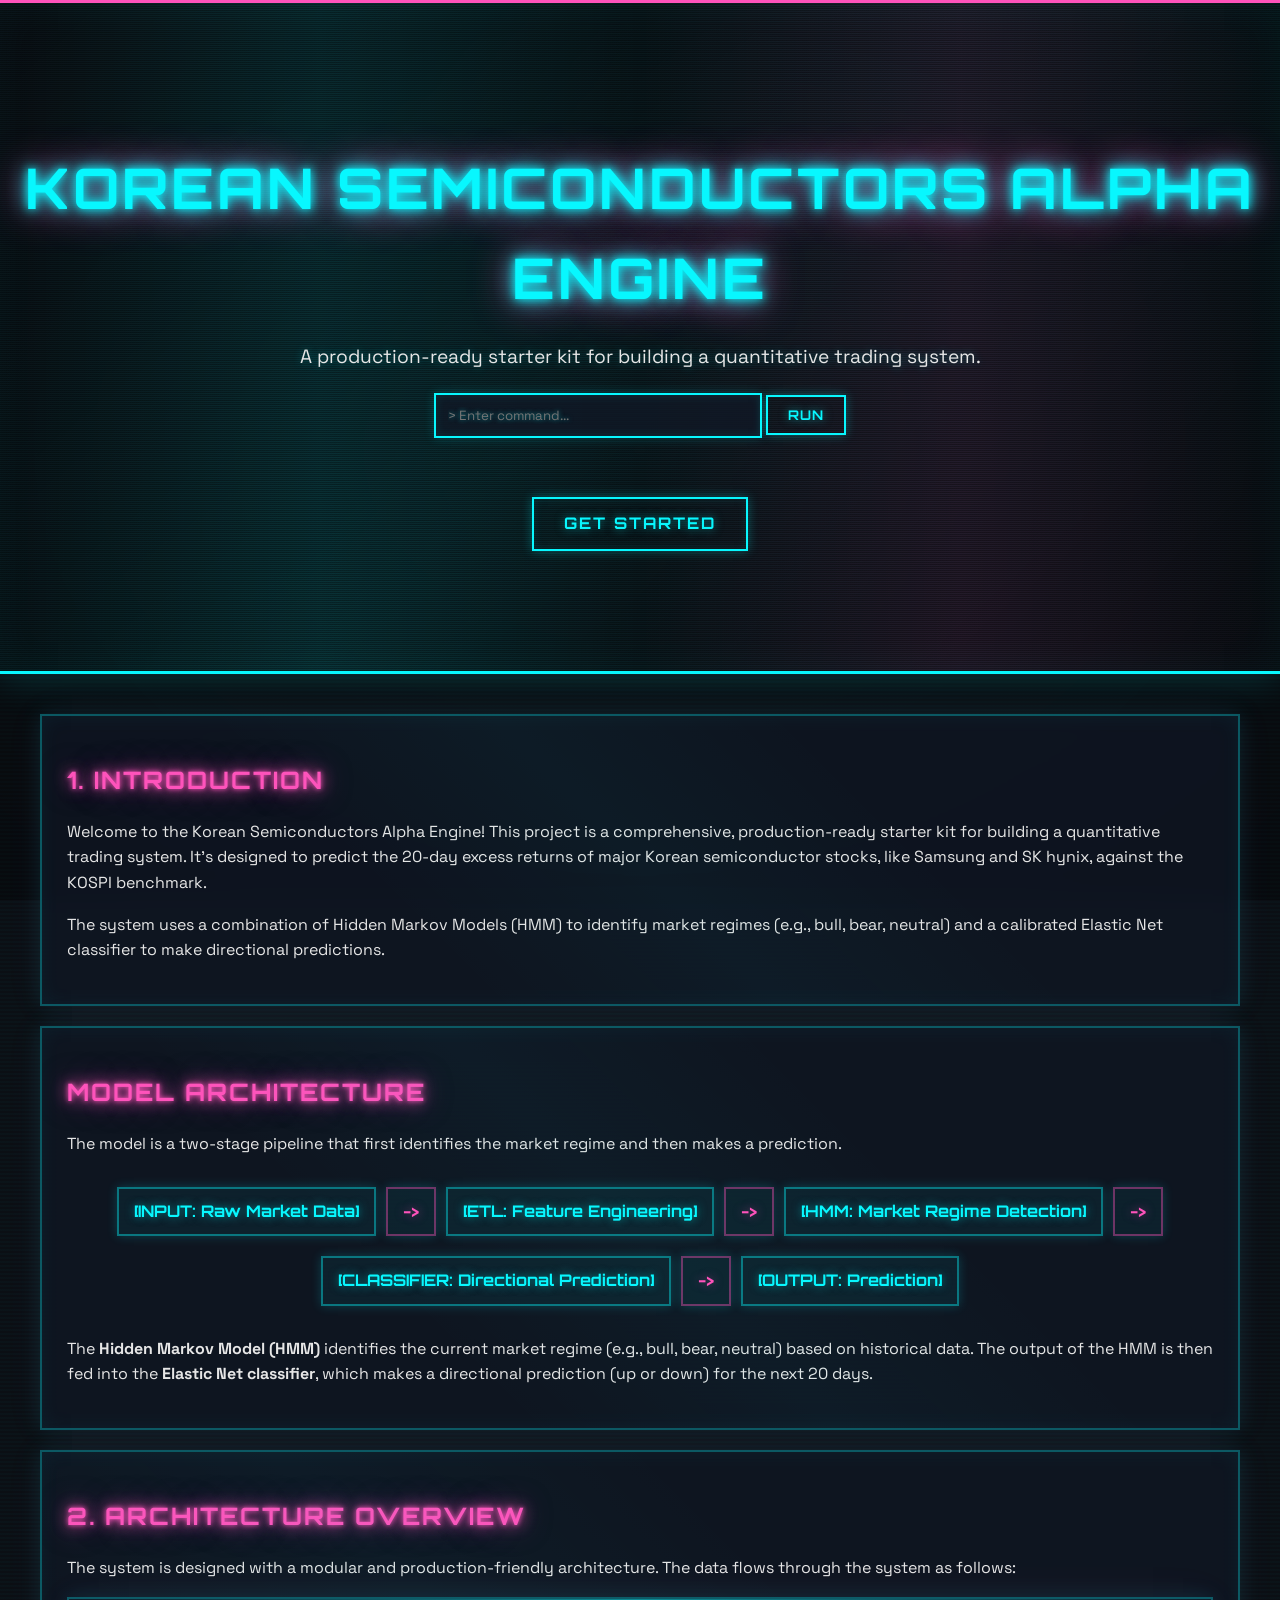
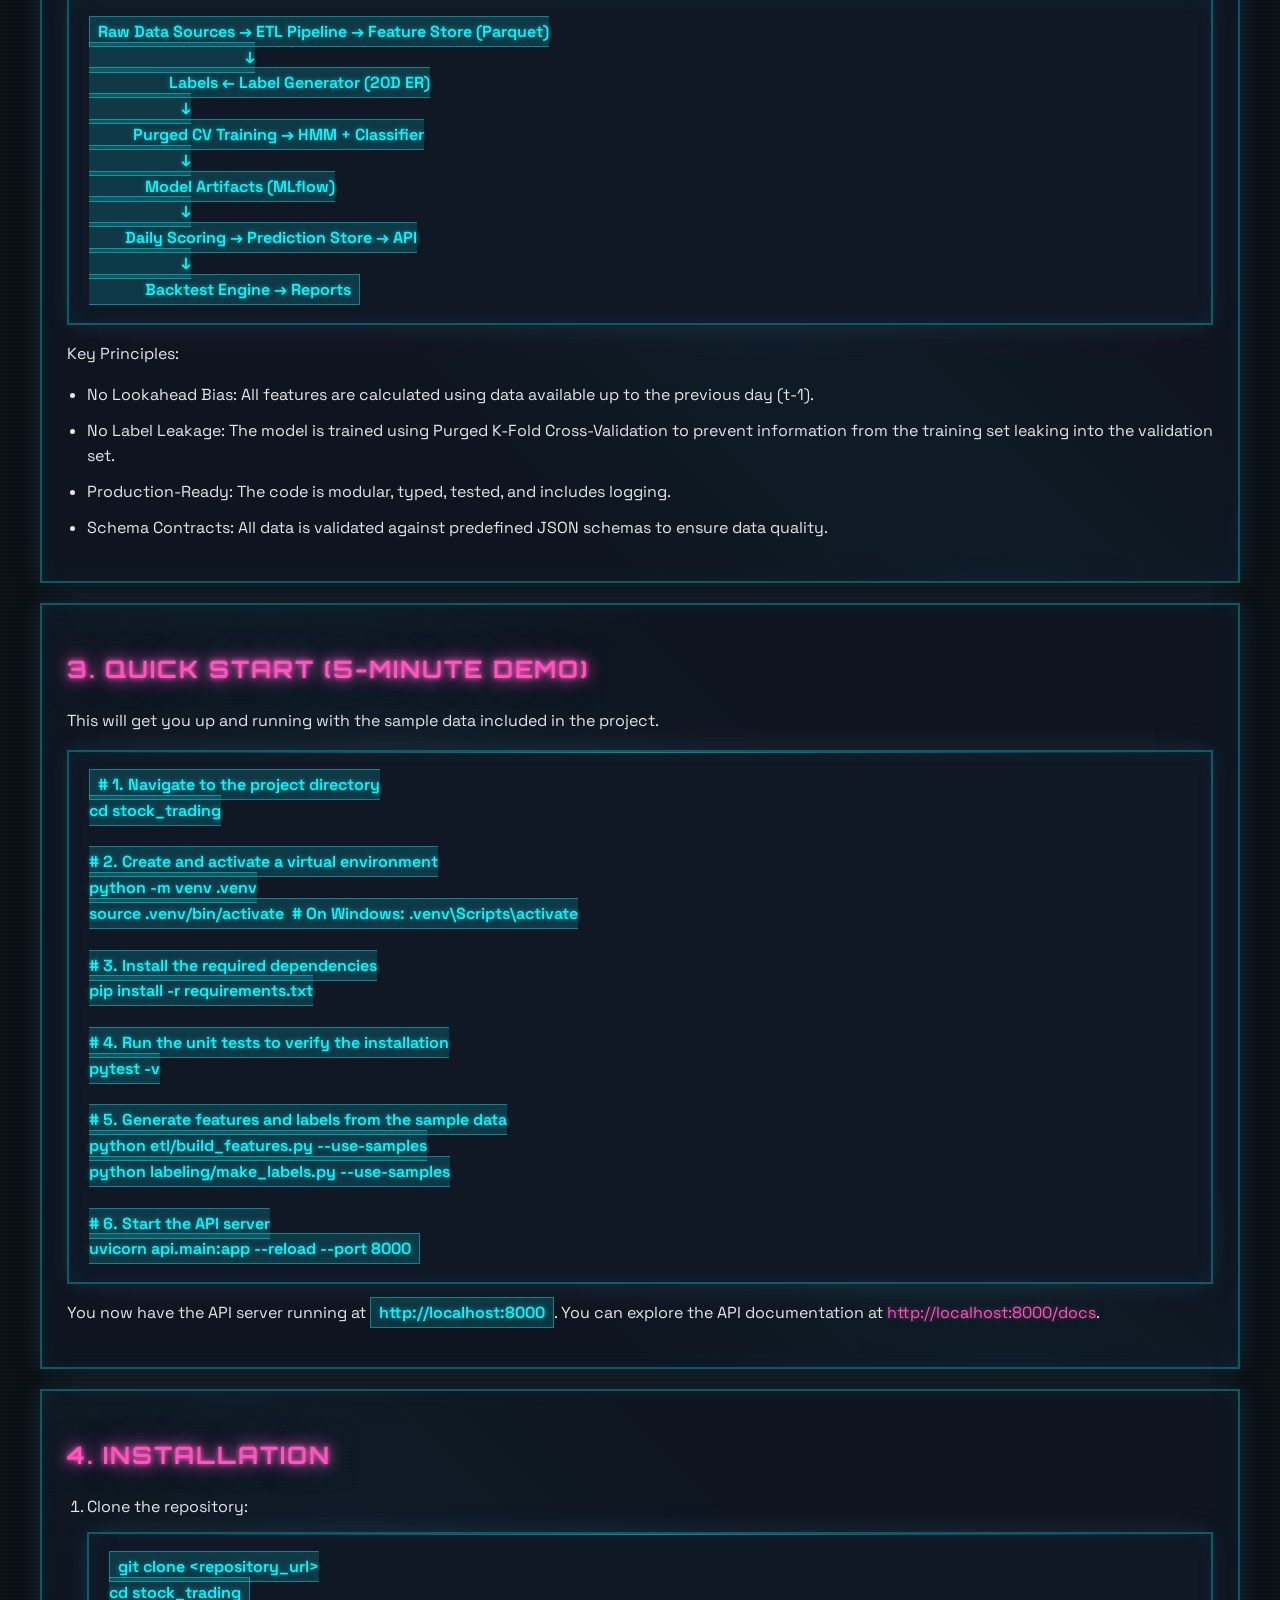
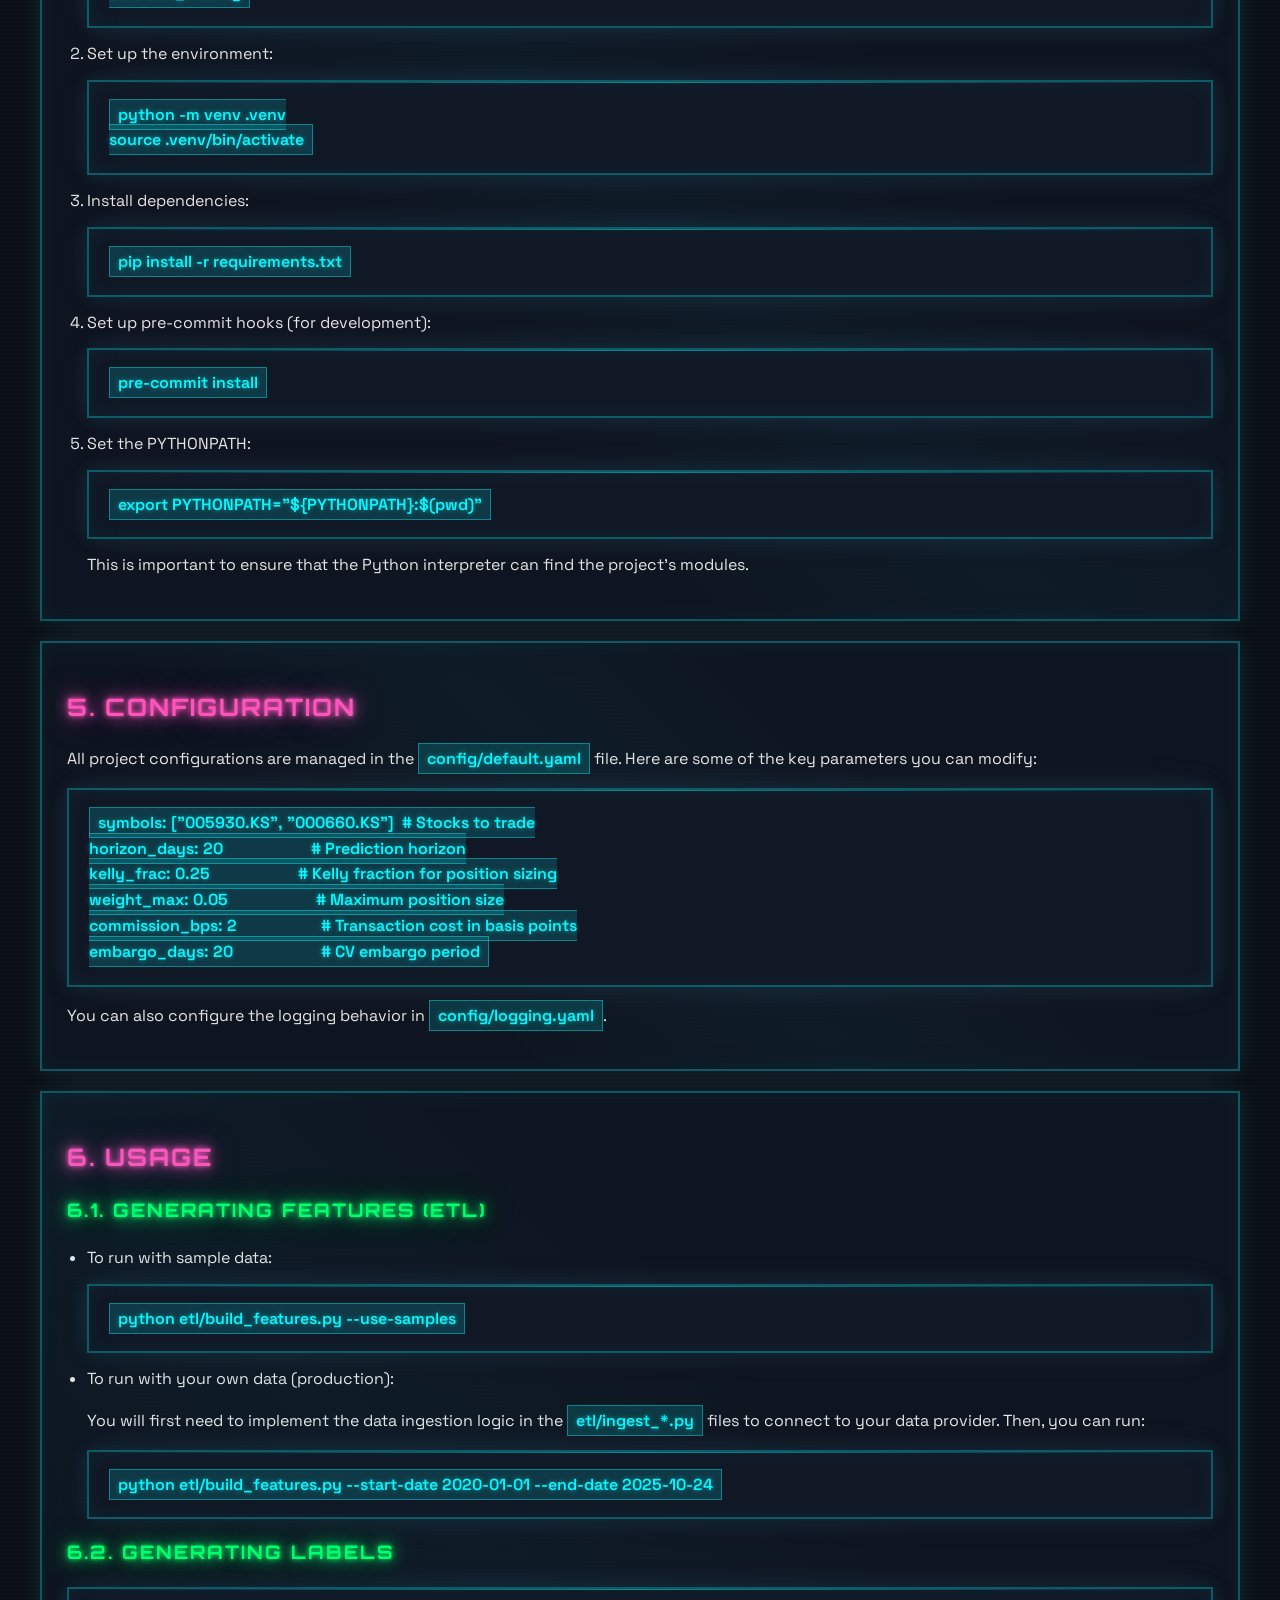
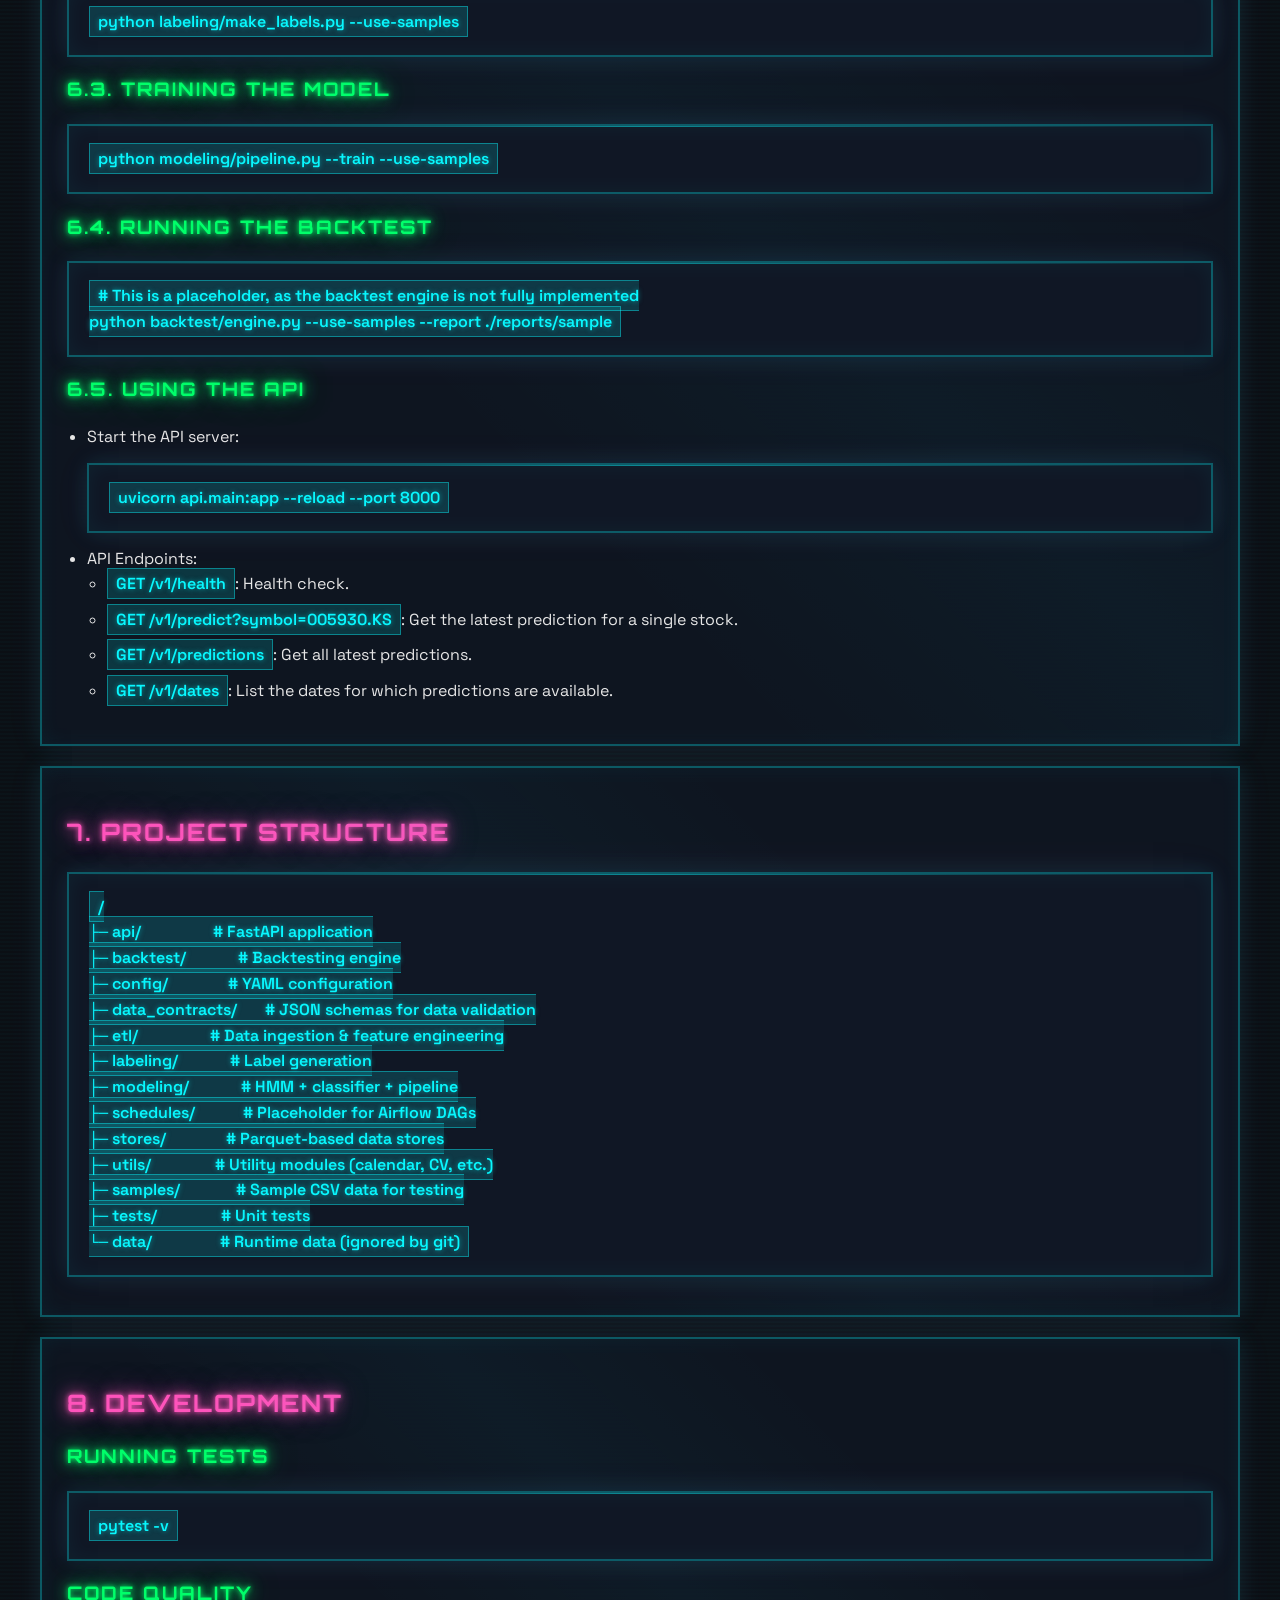
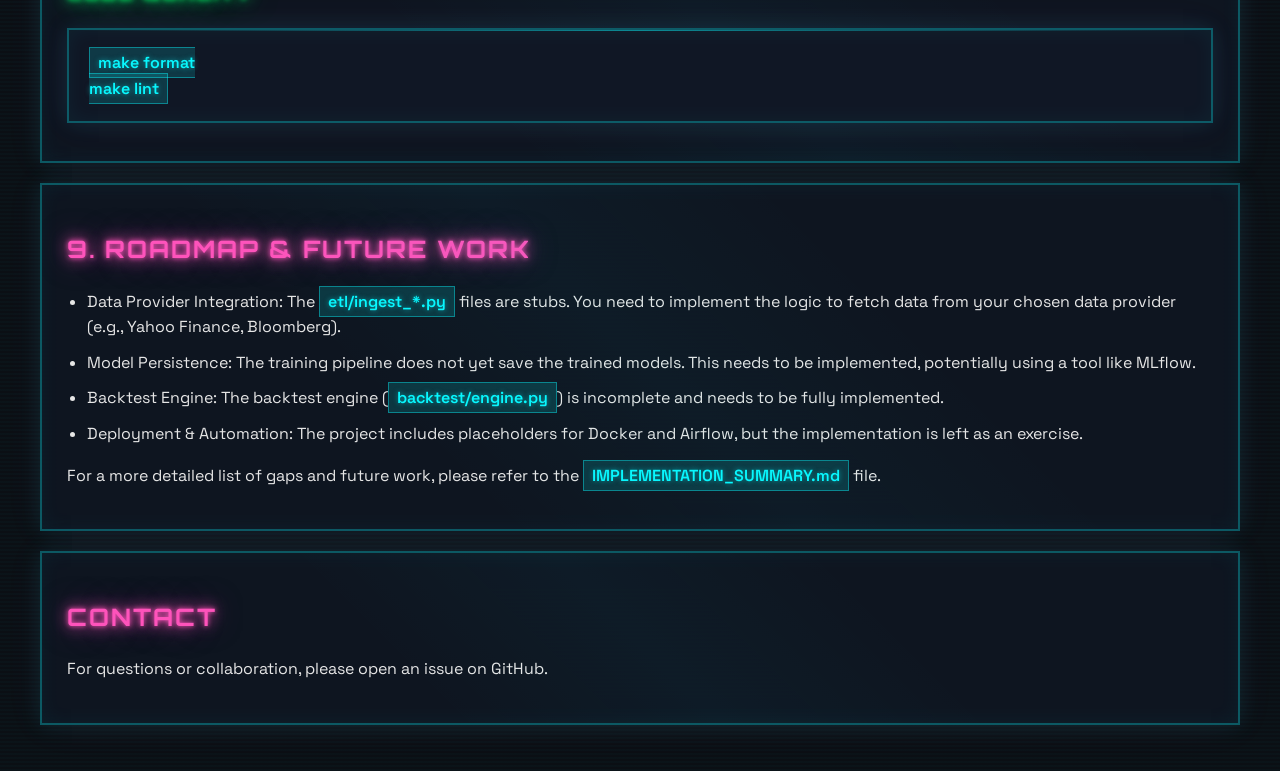
==== commit 64ff7aa7: "Enhance security and clean up UI elements - Add comprehensive .gitignore patterns for credentials an" ====
--- a/index.html
+++ b/index.html
@@ -696,8 +696,7 @@
         </div>
         <div class="card">
             <h2>Contact</h2>
-            <p>Name: Jimmy Kim</p>
-            <p>Email: sgyeom0319@gmail.com</p>
+            <p>For questions or collaboration, please open an issue on GitHub.</p>
         </div>
     </div>
 
